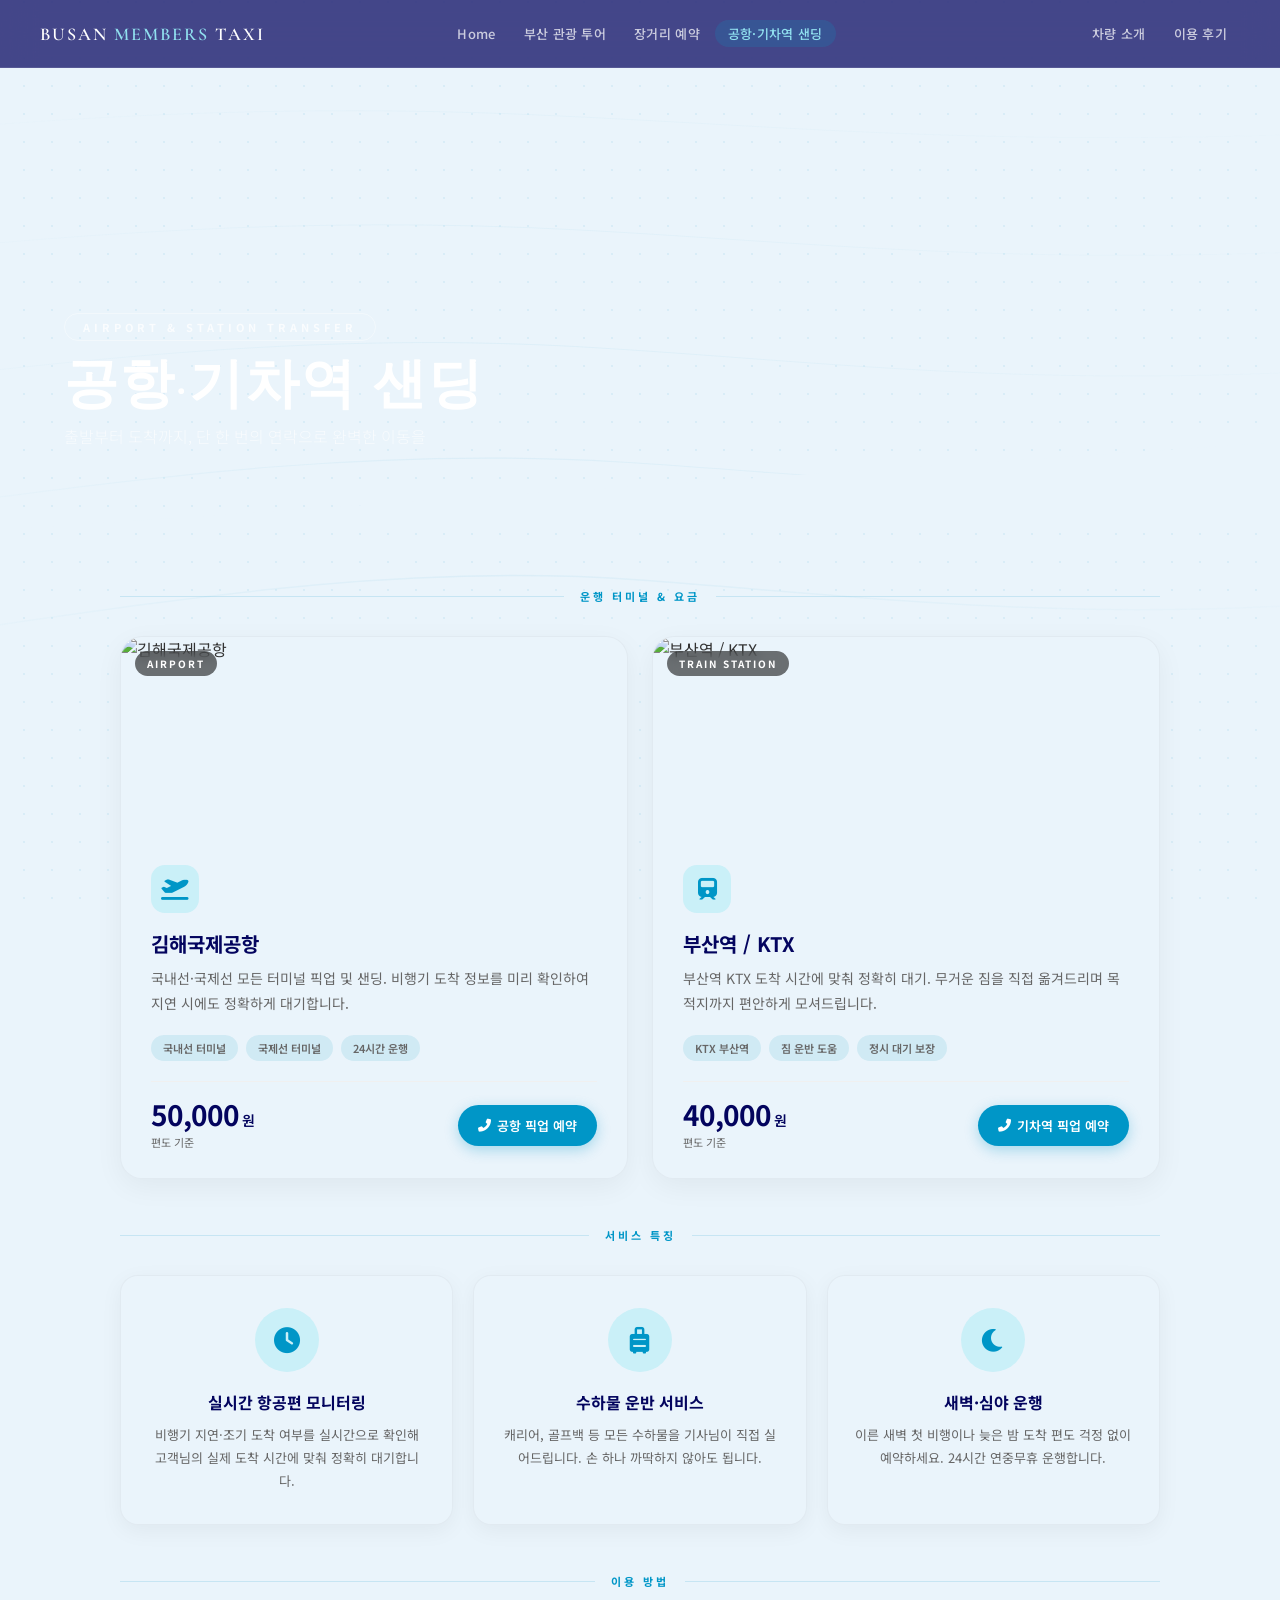
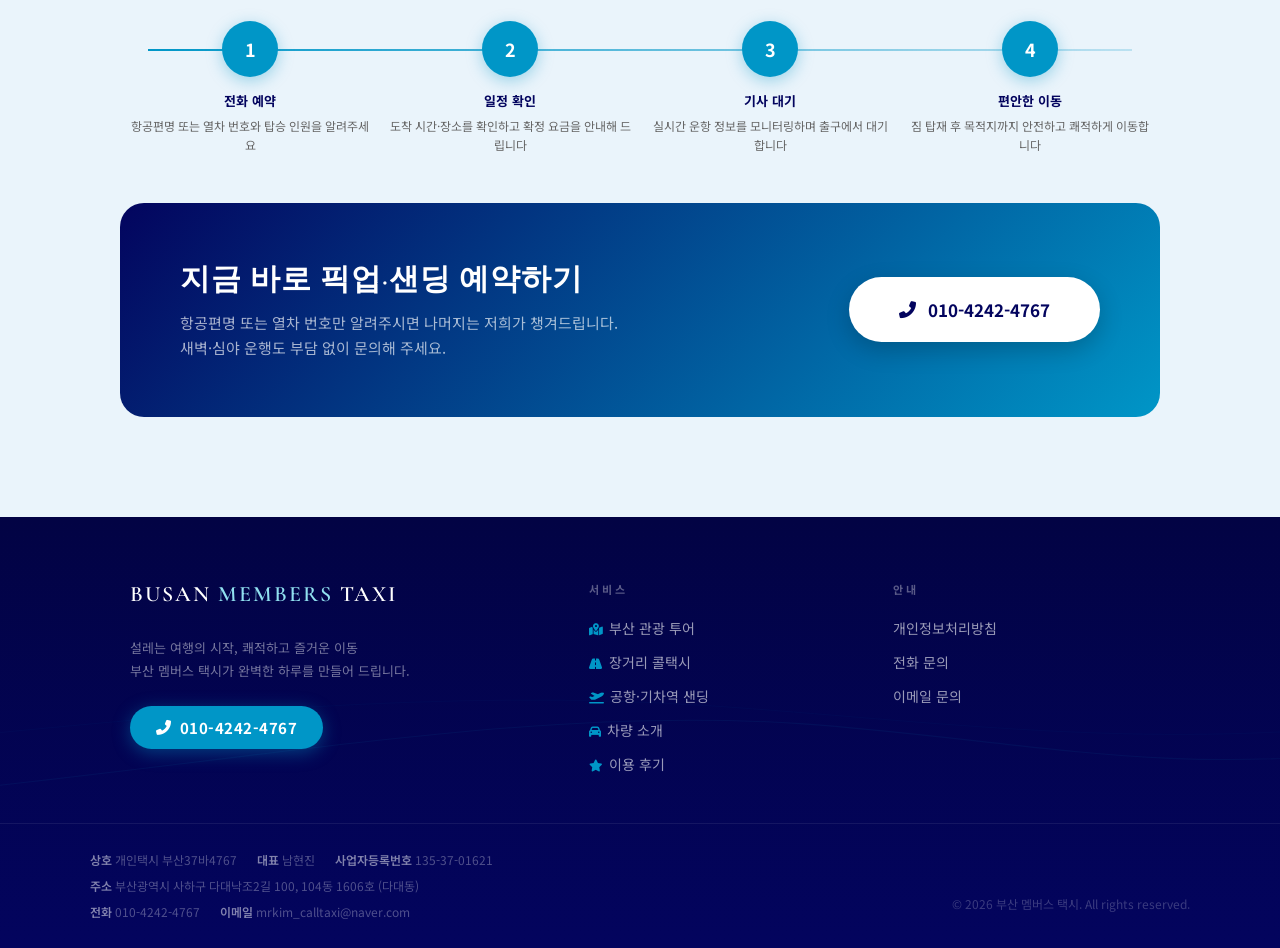
==== airport-sending.html @ 365aa6e5 "Add files via upload" ====
<!DOCTYPE html>
<html lang="ko">
<head>
    <meta charset="UTF-8">
    <meta name="viewport" content="width=device-width, initial-scale=1.0">
    <meta property="og:type" content="website">
    <meta property="og:url" content="https://busanmemberstxi.com/airport-sending.html">
    <meta property="og:title" content="공항·기차역 샌딩 | 부산 멤버스 택시">
    <meta property="og:description" content="김해국제공항 5만원, 부산역 4만원. 실시간 항공편 트래킹으로 100% 정시 픽업 보장. 도어 투 도어 프리미엄 샌딩 서비스.">
    <meta property="og:site_name" content="부산 멤버스 택시">
    <meta name="twitter:card" content="summary_large_image">
    <meta name="twitter:title" content="공항·기차역 샌딩 | 부산 멤버스 택시">
    <meta name="twitter:description" content="김해국제공항 5만원, 부산역 4만원. 실시간 항공편 트래킹으로 100% 정시 픽업 보장. 도어 투 도어 프리미엄 샌딩 서비스.">
    <meta name="description" content="부산 멤버스 택시 - 프리미엄 관광 투어, 장거리 콜택시, 공항·기차역 샌딩 서비스. 최고급 전기차로 안전하고 편안한 이동을 약속합니다.">
    <title>공항·기차역 샌딩 | 부산 멤버스 택시</title>
    <link rel="icon" href="favicon.ico" type="image/x-icon">
    <link href="https://fonts.googleapis.com/css2?family=Noto+Sans+KR:wght@300;400;500;700&family=Cormorant+Garamond:ital,wght@0,300;0,600;0,700;1,300;1,600&family=Playfair+Display:ital,wght@0,700;1,400&family=DM+Sans:wght@300;400;500&display=swap" rel="stylesheet">
    <link rel="stylesheet" href="https://cdnjs.cloudflare.com/ajax/libs/font-awesome/6.0.0/css/all.min.css">
    <style>
        :root{--primary:#03045E;--point:#0096C7;--point-light:#CAF0F8;--bg-main:#EAF4FB;--white:#ffffff;--text-dark:#333333;--text-gray:#666666}
        *,*::before,*::after{box-sizing:border-box}
        body,html{margin:0;padding:0;font-family:'Noto Sans KR',sans-serif;background-color:#EAF4FB;color:var(--text-dark);overflow-x:hidden}
        a{text-decoration:none;color:inherit}
        ul{list-style:none;margin:0;padding:0}

        /* ── 히어로 ── */
        .page-header{
            padding:0;position:relative;height:460px;overflow:hidden;
            display:flex;align-items:flex-end;
        }
        .page-header::before{content:'';position:absolute;inset:0;background:url('샌딩.png') center/cover;filter:brightness(.58);transition:transform 20s ease-out}
        .page-header:hover::before{transform:scale(1.04)}
        .page-header::after{
            content:'';position:absolute;bottom:-2px;left:0;width:100%;height:88px;background:#EAF4FB;clip-path:polygon(0 100%,100% 0,100% 100%)}
        .page-header-inner{position:relative;z-index:2;padding:0 64px 80px;width:100%}
        .eyebrow{
            display:inline-block;border:1px solid rgba(255,255,255,.4);
            color:rgba(255,255,255,.75);font-size:11px;font-weight:700;letter-spacing:4px;
            padding:5px 18px;border-radius:30px;margin-bottom:14px;
        }
        .page-header h1{
            font-family:'Cormorant Garamond',serif!important;font-size:54px;color:#fff;margin:0 0 10px;letter-spacing:2px;line-height:1.1;font-weight:600
        }
        .page-header p{font-size:16px;color:rgba(255,255,255,.65);margin:0;font-weight:300}

        /* ── 컨텐츠 ── */
        .content{max-width:1100px;margin:0 auto 100px;padding:60px 30px 0}

        /* ── 섹션 라벨 ── */
        .section-label{display:flex;align-items:center;gap:16px;margin-bottom:32px}
        .section-label .line{flex:1;height:1px;background:rgba(0,150,199,.15)}
        .section-label span{font-size:11px;font-weight:700;letter-spacing:3px;color:#0096C7;white-space:nowrap}

        /* ── 터미널 카드 ── */
        .terminal-grid{display:grid;grid-template-columns:1fr 1fr;gap:24px;margin-bottom:48px}

        .terminal-card{
            background:#EAF4FB;border-radius:22px;overflow:hidden;
            border:1px solid rgba(0,0,0,.04);
            box-shadow:0 8px 28px rgba(0,0,0,.05);
            display:flex;flex-direction:column;
            transition:transform .4s,box-shadow .4s,opacity .5s;
            opacity:0;transform:translateY(24px);
        }
        .terminal-card.visible{opacity:1;transform:translateY(0)}
        .terminal-card:hover{transform:translateY(-8px);box-shadow:0 20px 50px rgba(0,150,199,.12)}

        .terminal-img{
            height:200px;overflow:hidden;position:relative;
        }
        .terminal-img img{width:100%;height:100%;object-fit:cover;transition:transform .6s ease}
        .terminal-card:hover .terminal-img img{transform:scale(1.06)}
        .terminal-img-badge{
            position:absolute;top:14px;left:14px;
            background:rgba(0,0,0,.55);backdrop-filter:blur(6px);
            color:#fff;font-size:10px;font-weight:700;letter-spacing:2px;
            padding:5px 12px;border-radius:20px;
        }

        .terminal-body{padding:28px 30px;flex-grow:1;display:flex;flex-direction:column}
        .terminal-icon{
            width:48px;height:48px;border-radius:14px;
            background:var(--point-light);display:flex;align-items:center;justify-content:center;
            margin-bottom:16px;flex-shrink:0;
        }
        .terminal-icon i{font-size:22px;color:var(--point)}
        .terminal-body h3{font-size:20px;font-weight:700;color:var(--primary);margin:0 0 8px}
        .terminal-body p{font-size:14px;color:var(--text-gray);line-height:1.75;margin:0 0 20px;flex-grow:1}

        .terminal-tags{display:flex;gap:8px;flex-wrap:wrap;margin-bottom:20px}
        .tag{
            background:#D0EAF4;color:var(--text-gray);
            font-size:11px;font-weight:600;padding:5px 12px;border-radius:20px;
        }
        .terminal-price-row{
            display:flex;align-items:center;justify-content:space-between;gap:12px;
            border-top:1px solid #f0f0f0;padding-top:18px;
        }
        .terminal-price{display:flex;align-items:baseline;gap:2px;flex-wrap:wrap}
        .price-amount{font-size:28px;font-weight:700;color:var(--primary);letter-spacing:-1px;line-height:1}
        .price-unit{font-size:14px;font-weight:600;color:var(--primary);margin-left:1px}
        .price-label{font-size:11px;color:var(--text-gray);width:100%;margin-top:2px}
        .terminal-btn{
            display:inline-flex;align-items:center;gap:6px;
            padding:11px 20px;background:var(--point);color:#fff;
            border-radius:35px;font-size:13px;font-weight:600;
            box-shadow:0 4px 14px rgba(0,150,199,.3);transition:.3s;white-space:nowrap;
        }
        .terminal-btn:hover{background:#01579B;transform:scale(1.03)}

        /* ── 특징 그리드 ── */
        .feature-grid{display:grid;grid-template-columns:repeat(3,1fr);gap:20px;margin-bottom:48px}
        .feature-card{
            background:#EAF4FB;border-radius:18px;padding:32px 26px;text-align:center;
            box-shadow:0 6px 22px rgba(0,0,0,.05);border:1px solid rgba(0,0,0,.04);
            transition:transform .4s,box-shadow .4s,opacity .5s;
            opacity:0;transform:translateY(24px);
        }
        .feature-card.visible{opacity:1;transform:translateY(0)}
        .feature-card:hover{transform:translateY(-6px);box-shadow:0 16px 40px rgba(0,150,199,.1)}
        .feature-icon-wrap{
            width:64px;height:64px;border-radius:50%;background:var(--point-light);
            display:flex;align-items:center;justify-content:center;margin:0 auto 18px;
        }
        .feature-icon-wrap i{font-size:26px;color:var(--point)}
        .feature-card h3{font-size:16px;font-weight:700;color:var(--primary);margin:0 0 10px}
        .feature-card p{font-size:13px;color:var(--text-gray);line-height:1.75;margin:0}

        /* ── 이용 프로세스 ── */
        .process-section{margin-bottom:48px}
        .process-steps{display:flex;gap:0;position:relative}
        .process-steps::before{
            content:'';position:absolute;top:28px;left:28px;right:28px;height:2px;
            background:linear-gradient(90deg,var(--point),rgba(0,150,199,.2));
            z-index:0;
        }
        .process-step{
            flex:1;text-align:center;position:relative;z-index:1;
            opacity:0;transform:translateY(16px);
            transition:opacity .5s,transform .5s;
        }
        .process-step.visible{opacity:1;transform:translateY(0)}
        .step-num{
            width:56px;height:56px;border-radius:50%;
            background:var(--point);color:#fff;
            font-size:18px;font-weight:700;
            display:flex;align-items:center;justify-content:center;
            margin:0 auto 14px;
            box-shadow:0 4px 16px rgba(0,150,199,.35);
        }
        .step-label{font-size:13px;font-weight:700;color:var(--primary);margin-bottom:6px}
        .step-desc{font-size:12px;color:var(--text-gray);line-height:1.6;padding:0 8px}

        /* ── CTA ── */
        .cta-box{
            background:linear-gradient(135deg,#03045E,#0096C7);
            border-radius:24px;padding:56px 60px;
            display:flex;align-items:center;justify-content:space-between;gap:40px;
        }
        .cta-box h2{font-family:'Cormorant Garamond',serif!important;font-size:30px;color:#fff;margin:0 0 10px;font-weight:600;letter-spacing:1px}
        .cta-box p{font-size:15px;color:rgba(255,255,255,.65);margin:0;line-height:1.7}
        .btn-cta{
            display:inline-flex;align-items:center;gap:12px;
            padding:20px 50px;background:#fff;color:var(--primary);
            border-radius:40px;font-size:17px;font-weight:700;white-space:nowrap;
            box-shadow:0 8px 24px rgba(0,0,0,.2);transition:.3s;flex-shrink:0;
        }
        .btn-cta:hover{background:var(--point);color:#fff;transform:scale(1.04)}

        #page-transition-overlay{position:fixed;top:0;left:0;width:100%;height:100%;background:#EAF4FB;z-index:9999;opacity:0;pointer-events:none;transition:opacity .4s ease}

        @media(max-width:900px){
            .terminal-grid{grid-template-columns:1fr}
            .feature-grid{grid-template-columns:1fr}
            .process-steps{flex-direction:column;gap:20px}
            .process-steps::before{display:none}
            .cta-box{flex-direction:column;padding:40px 30px}
            .page-header h1{font-size:36px}
            .page-header-inner{padding:0 30px 60px}
        }
    
    /* ══════════════════════════════════════════
       도로·경로 토폴로지 맵 배경 패턴 (v2)
       타일링 없이 전체 화면 1장으로 커버
    ══════════════════════════════════════════ */
    body::before {
        content: '';
        position: fixed;
        inset: 0;
        z-index: 0;
        pointer-events: none;
        background-image:
            radial-gradient(circle, rgba(0,150,199,0.07) 1px, transparent 1px),
            url("data:image/svg+xml,%3Csvg xmlns='http://www.w3.org/2000/svg' viewBox='0 0 1440 900' preserveAspectRatio='xMidYMid slice'%3E%3Cdefs%3E%3ClinearGradient id='wg' x1='0' y1='0' x2='1' y2='0'%3E%3Cstop offset='0' stop-color='%230096C7' stop-opacity='0'/%3E%3Cstop offset='0.4' stop-color='%230096C7' stop-opacity='0.06'/%3E%3Cstop offset='1' stop-color='%230096C7' stop-opacity='0'/%3E%3C/linearGradient%3E%3C/defs%3E%3Cg fill='none'%3E%3Cpath stroke='url(%23wg)' stroke-width='1.5' d='M-100,650 C200,610 450,560 720,580 C990,600 1200,630 1560,590'/%3E%3Cpath stroke='url(%23wg)' stroke-width='1.2' d='M-100,520 C180,485 420,445 700,462 C960,478 1180,510 1560,475'/%3E%3Cpath stroke='url(%23wg)' stroke-width='0.9' d='M-100,390 C160,360 400,330 680,348 C940,364 1160,395 1560,360'/%3E%3Cpath stroke='url(%23wg)' stroke-width='0.7' d='M-100,260 C140,235 380,215 660,230 C920,244 1140,272 1560,242'/%3E%3Cpath stroke='url(%23wg)' stroke-width='0.5' d='M-100,140 C120,118 360,102 640,116 C900,128 1120,152 1560,126'/%3E%3C/g%3E%3C/svg%3E");
        background-size: 28px 28px, 100% 100%;
        background-repeat: repeat, no-repeat;
        background-position: center, center;
    }
    body > * { position: relative; z-index: 1; }

    </style>
</head>
<body>
    <script src="header.js"></script>
    <div id="page-transition-overlay"></div>
    <script>
        (function(){
            const o=document.getElementById('page-transition-overlay');
            o.style.opacity='1';o.style.transition='none';
            requestAnimationFrame(()=>requestAnimationFrame(()=>{o.style.transition='opacity .5s ease';o.style.opacity='0'}));
            document.addEventListener('click',e=>{
                const l=e.target.closest('a[href]');if(!l)return;
                const h=l.getAttribute('href');
                if(!h||h.startsWith('tel:')||h.startsWith('mailto:')||h.startsWith('http')||h.startsWith('#'))return;
                e.preventDefault();o.style.opacity='1';o.style.pointerEvents='all';
                setTimeout(()=>{window.location.href=h},400);
            });
        })();
    </script>

    <div class="page-header">
        <div class="page-header-inner">
            <span class="eyebrow">AIRPORT &amp; STATION TRANSFER</span>
            <h1>공항·기차역 샌딩</h1>
            <p>출발부터 도착까지, 단 한 번의 연락으로 완벽한 이동을</p>
        </div>
    </div>

    <div class="content">

        <div class="section-label">
            <div class="line"></div>
            <span>운행 터미널 &amp; 요금</span>
            <div class="line"></div>
        </div>
        <div class="terminal-grid">
            <div class="terminal-card">
                <div class="terminal-img">
                    <img src="김해국제공항.png" alt="김해국제공항">
                    <span class="terminal-img-badge">AIRPORT</span>
                </div>
                <div class="terminal-body">
                    <div class="terminal-icon"><i class="fas fa-plane-departure"></i></div>
                    <h3>김해국제공항</h3>
                    <p>국내선·국제선 모든 터미널 픽업 및 샌딩. 비행기 도착 정보를 미리 확인하여 지연 시에도 정확하게 대기합니다.</p>
                    <div class="terminal-tags">
                        <span class="tag">국내선 터미널</span>
                        <span class="tag">국제선 터미널</span>
                        <span class="tag">24시간 운행</span>
                    </div>
                    <div class="terminal-price-row">
                        <div class="terminal-price">
                            <span class="price-amount">50,000</span><span class="price-unit">원</span>
                            <span class="price-label">편도 기준</span>
                        </div>
                        <a href="tel:010-4242-4767" class="terminal-btn"><i class="fas fa-phone-alt"></i> 공항 픽업 예약</a>
                    </div>
                </div>
            </div>

            <div class="terminal-card">
                <div class="terminal-img">
                    <img src="부산역.png" alt="부산역 / KTX">
                    <span class="terminal-img-badge">TRAIN STATION</span>
                </div>
                <div class="terminal-body">
                    <div class="terminal-icon"><i class="fas fa-train"></i></div>
                    <h3>부산역 / KTX</h3>
                    <p>부산역 KTX 도착 시간에 맞춰 정확히 대기. 무거운 짐을 직접 옮겨드리며 목적지까지 편안하게 모셔드립니다.</p>
                    <div class="terminal-tags">
                        <span class="tag">KTX 부산역</span>
                        <span class="tag">짐 운반 도움</span>
                        <span class="tag">정시 대기 보장</span>
                    </div>
                    <div class="terminal-price-row">
                        <div class="terminal-price">
                            <span class="price-amount">40,000</span><span class="price-unit">원</span>
                            <span class="price-label">편도 기준</span>
                        </div>
                        <a href="tel:010-4242-4767" class="terminal-btn"><i class="fas fa-phone-alt"></i> 기차역 픽업 예약</a>
                    </div>
                </div>
            </div>
        </div>

        <div class="section-label">
            <div class="line"></div>
            <span>서비스 특징</span>
            <div class="line"></div>
        </div>
        <div class="feature-grid">
            <div class="feature-card">
                <div class="feature-icon-wrap"><i class="fas fa-clock"></i></div>
                <h3>실시간 항공편 모니터링</h3>
                <p>비행기 지연·조기 도착 여부를 실시간으로 확인해 고객님의 실제 도착 시간에 맞춰 정확히 대기합니다.</p>
            </div>
            <div class="feature-card">
                <div class="feature-icon-wrap"><i class="fas fa-suitcase-rolling"></i></div>
                <h3>수하물 운반 서비스</h3>
                <p>캐리어, 골프백 등 모든 수하물을 기사님이 직접 실어드립니다. 손 하나 까딱하지 않아도 됩니다.</p>
            </div>
            <div class="feature-card">
                <div class="feature-icon-wrap"><i class="fas fa-moon"></i></div>
                <h3>새벽·심야 운행</h3>
                <p>이른 새벽 첫 비행이나 늦은 밤 도착 편도 걱정 없이 예약하세요. 24시간 연중무휴 운행합니다.</p>
            </div>
        </div>

        <div class="process-section">
            <div class="section-label">
                <div class="line"></div>
                <span>이용 방법</span>
                <div class="line"></div>
            </div>
            <div class="process-steps">
                <div class="process-step">
                    <div class="step-num">1</div>
                    <div class="step-label">전화 예약</div>
                    <div class="step-desc">항공편명 또는 열차 번호와 탑승 인원을 알려주세요</div>
                </div>
                <div class="process-step">
                    <div class="step-num">2</div>
                    <div class="step-label">일정 확인</div>
                    <div class="step-desc">도착 시간·장소를 확인하고 확정 요금을 안내해 드립니다</div>
                </div>
                <div class="process-step">
                    <div class="step-num">3</div>
                    <div class="step-label">기사 대기</div>
                    <div class="step-desc">실시간 운항 정보를 모니터링하며 출구에서 대기합니다</div>
                </div>
                <div class="process-step">
                    <div class="step-num">4</div>
                    <div class="step-label">편안한 이동</div>
                    <div class="step-desc">짐 탑재 후 목적지까지 안전하고 쾌적하게 이동합니다</div>
                </div>
            </div>
        </div>

        <div class="cta-box">
            <div>
                <h2>지금 바로 픽업·샌딩 예약하기</h2>
                <p>항공편명 또는 열차 번호만 알려주시면 나머지는 저희가 챙겨드립니다.<br>새벽·심야 운행도 부담 없이 문의해 주세요.</p>
            </div>
            <a href="tel:010-4242-4767" class="btn-cta"><i class="fas fa-phone-alt"></i> 010-4242-4767</a>
        </div>

    </div>

    <script>
        // 스크롤 애니메이션
        const animEls=document.querySelectorAll('.terminal-card,.feature-card,.process-step');
        const io=new IntersectionObserver(entries=>{
            entries.forEach((en,i)=>{
                if(en.isIntersecting){
                    setTimeout(()=>en.target.classList.add('visible'),i*100);
                    io.unobserve(en.target);
                }
            });
        },{threshold:.1});
        animEls.forEach(el=>io.observe(el));
    </script>
    <script src="footer.js"></script>
</body>
</html>
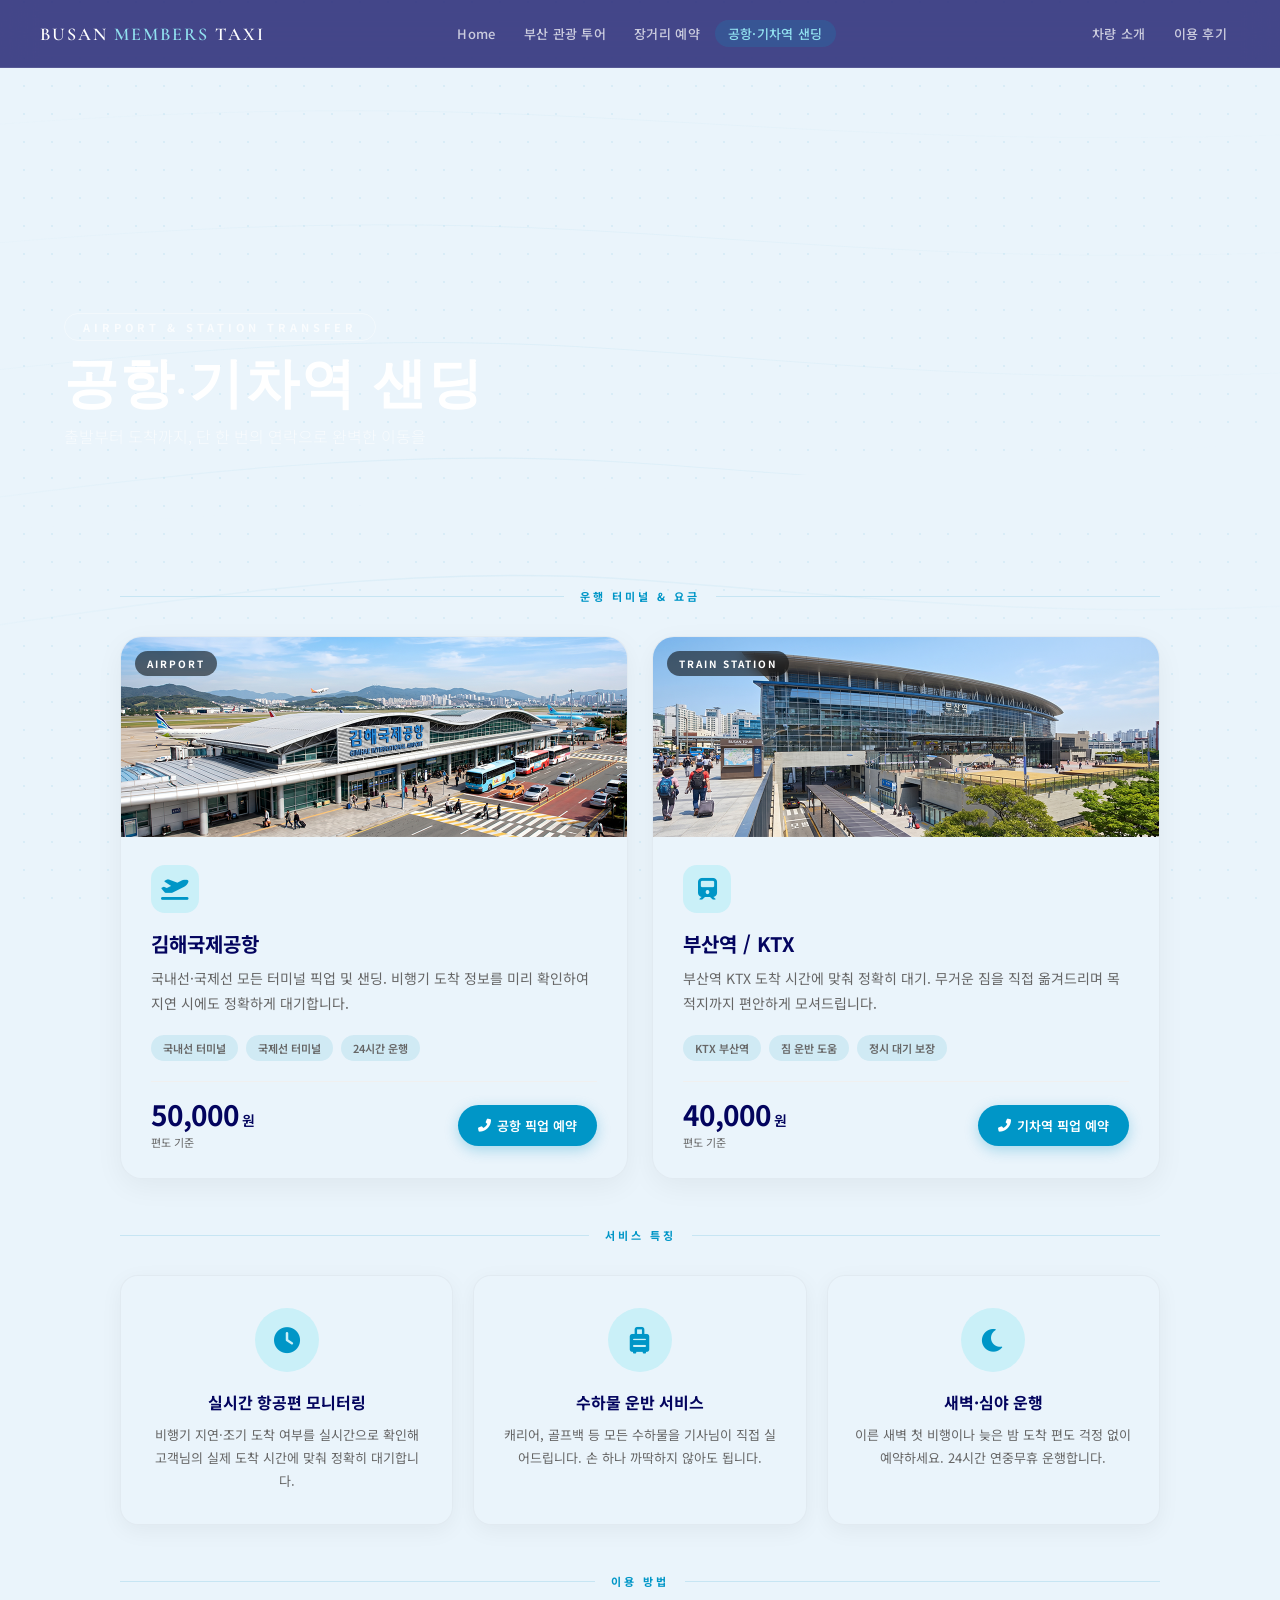
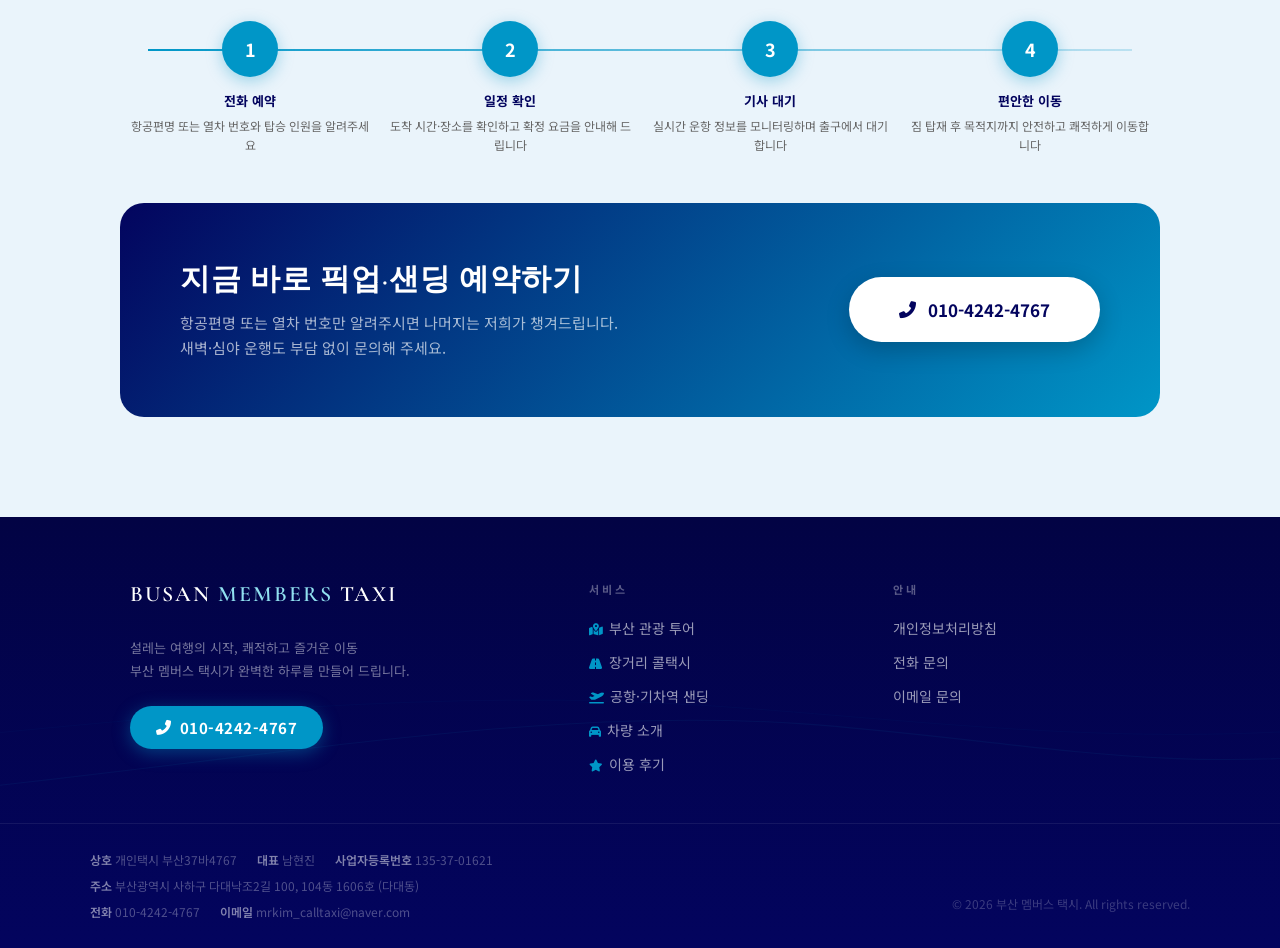
==== commit d14bc90c: "Update airport-sending.html" ====
--- a/airport-sending.html
+++ b/airport-sending.html
@@ -172,11 +172,20 @@
         @media(max-width:900px){
             .terminal-grid{grid-template-columns:1fr}
             .feature-grid{grid-template-columns:1fr}
-            .process-steps{flex-direction:column;gap:20px}
+            .process-steps{flex-direction:column;gap:16px;align-items:center}
             .process-steps::before{display:none}
-            .cta-box{flex-direction:column;padding:40px 30px}
+            .process-step{width:100%;max-width:340px;text-align:center}
+            .cta-box{flex-direction:column;padding:36px 24px;text-align:center}
+            .btn-cta{width:100%;justify-content:center;padding:16px 24px;font-size:15px}
             .page-header h1{font-size:36px}
-            .page-header-inner{padding:0 30px 60px}
+            .page-header-inner{padding:0 24px 60px}
+        }
+        @media(max-width:600px){
+            .page-header{height:320px}
+            .page-header h1{font-size:28px}
+            .terminal-body{padding:20px}
+            .terminal-price-row{flex-direction:column;align-items:flex-start;gap:10px}
+            .terminal-btn{width:100%;justify-content:center}
         }
     
     /* ══════════════════════════════════════════
@@ -361,4 +370,4 @@
     </script>
     <script src="footer.js"></script>
 </body>
-</html>+</html>
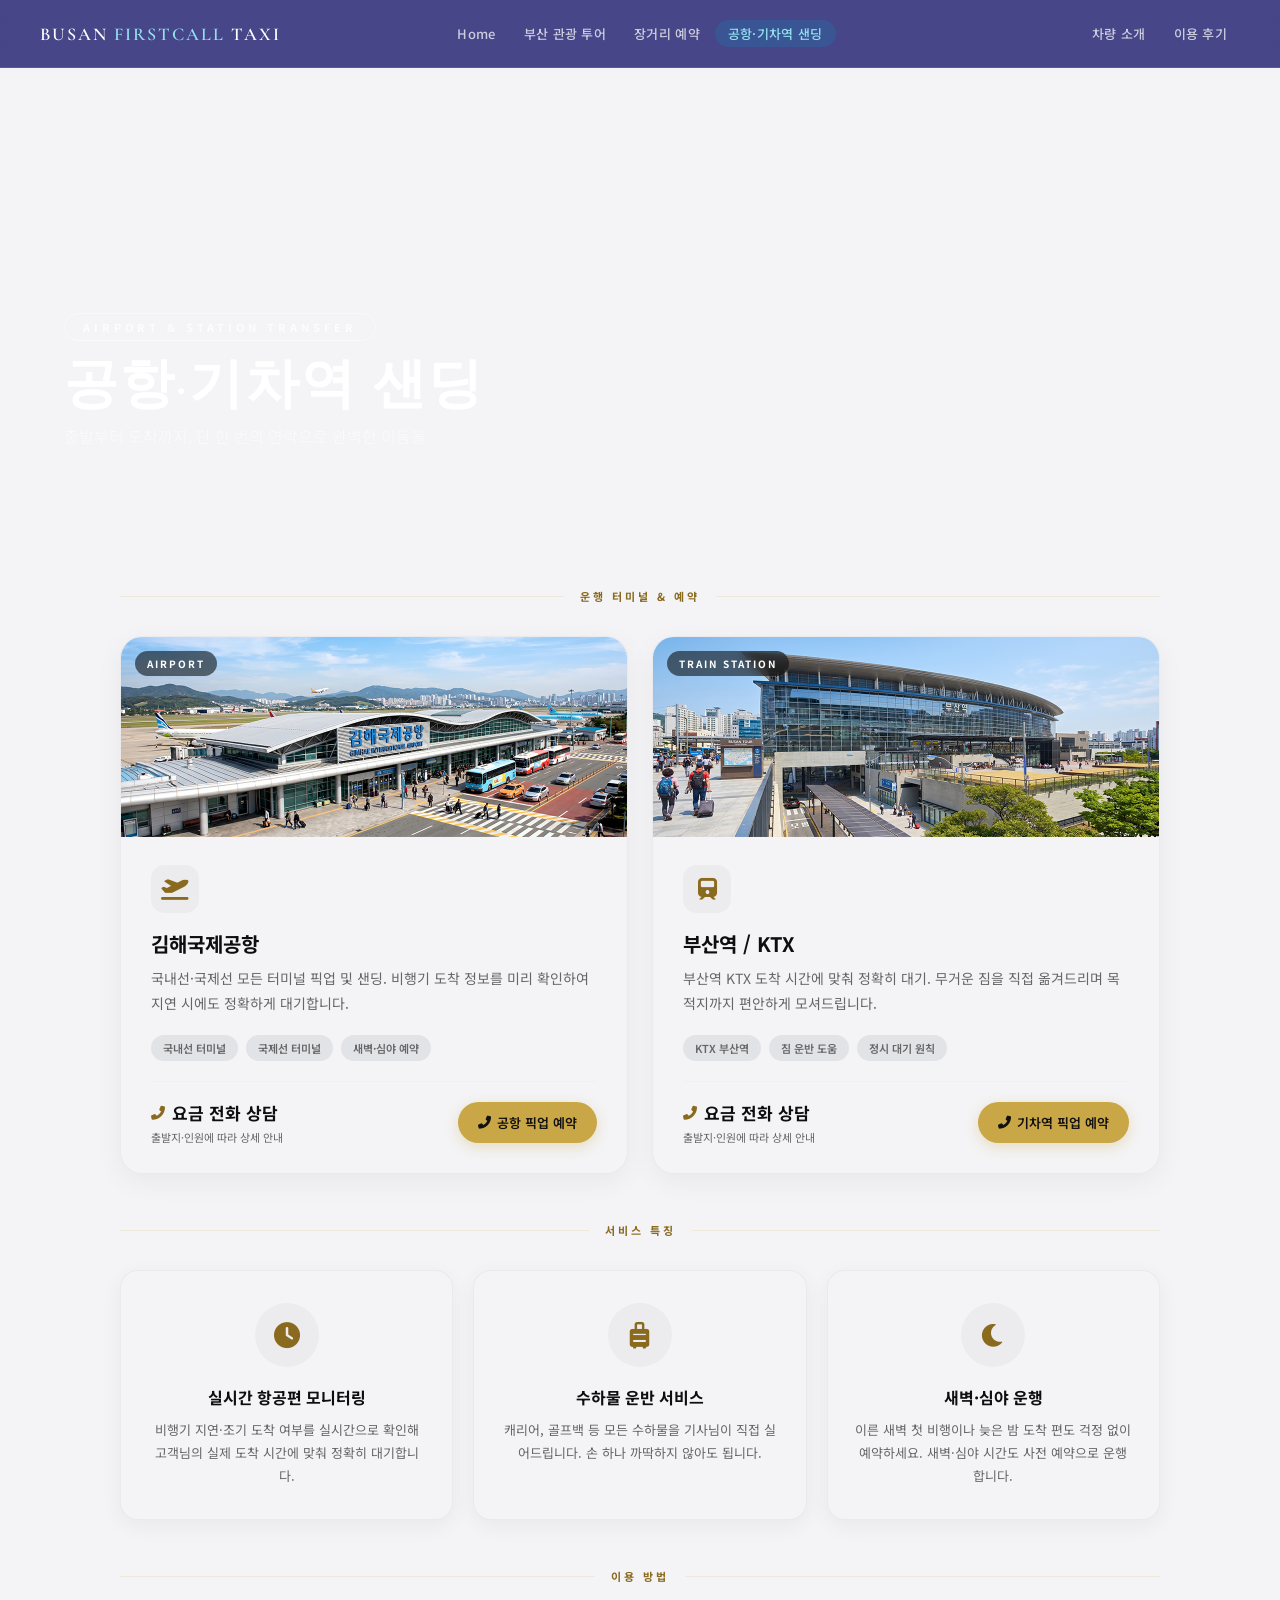
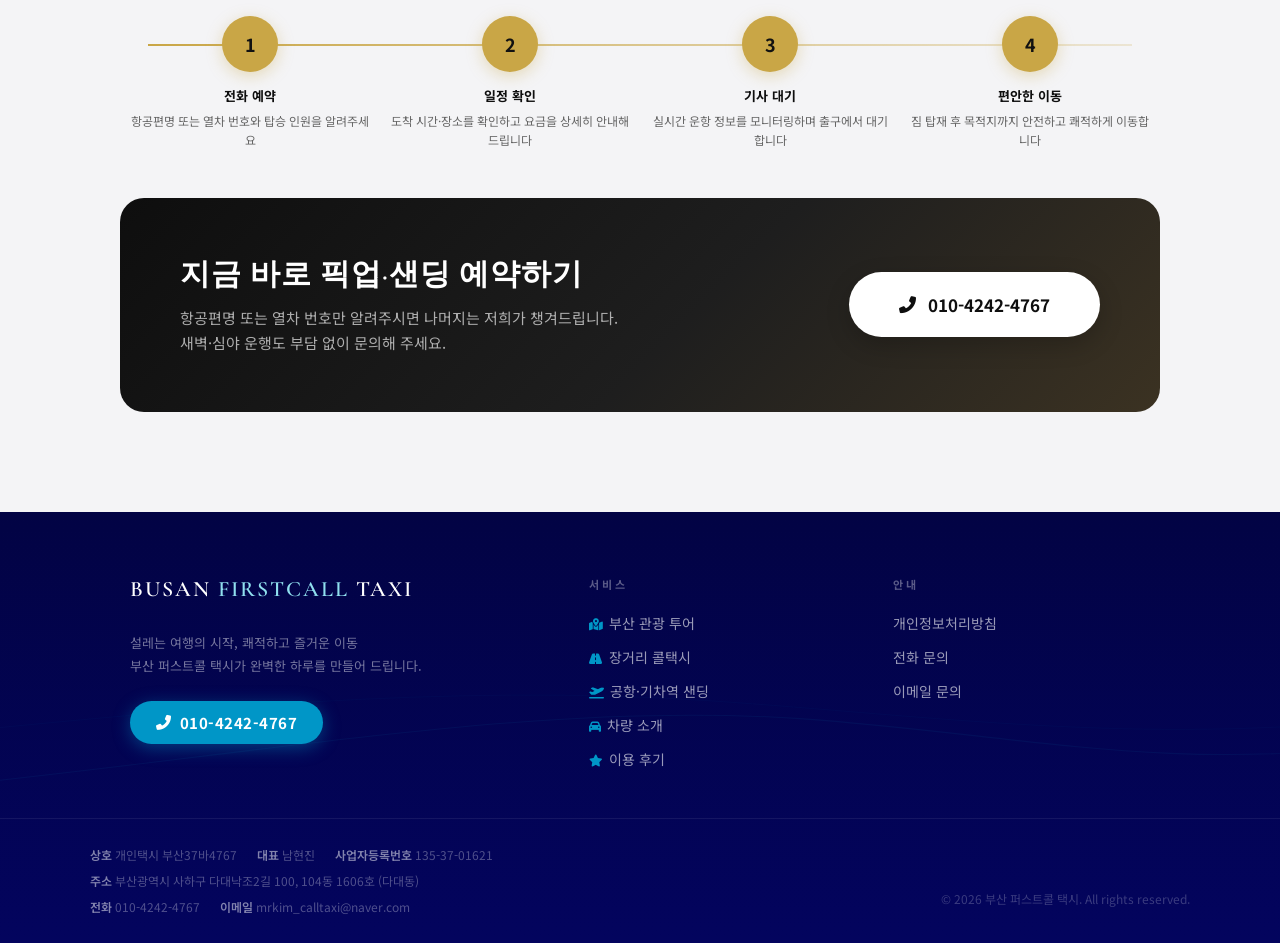
==== commit c5ad42a0: "Update airport-sending.html" ====
--- a/airport-sending.html
+++ b/airport-sending.html
@@ -2,24 +2,27 @@
 <html lang="ko">
 <head>
     <meta charset="UTF-8">
+    <meta name="theme-color" content="#0E0E0E">
     <meta name="viewport" content="width=device-width, initial-scale=1.0">
     <meta property="og:type" content="website">
-    <meta property="og:url" content="https://busanmemberstxi.com/airport-sending.html">
-    <meta property="og:title" content="공항·기차역 샌딩 | 부산 멤버스 택시">
-    <meta property="og:description" content="김해국제공항 5만원, 부산역 4만원. 실시간 항공편 트래킹으로 100% 정시 픽업 보장. 도어 투 도어 프리미엄 샌딩 서비스.">
-    <meta property="og:site_name" content="부산 멤버스 택시">
+    <meta property="og:url" content="https://busanfirstcall.com/airport-sending.html">
+    <meta property="og:title" content="공항·기차역 샌딩 | 부산 장거리 전문 퍼스트 콜택시">
+    <meta property="og:description" content="김해국제공항·부산역 KTX 픽업과 샌딩. 항공편·열차 일정에 맞춘 배차, 수하물 적재 지원, 새벽·심야 운행.">
+    <meta property="og:image" content="https://busanfirstcall.com/og-image.jpg">
+    <meta property="og:site_name" content="부산 장거리 전문 퍼스트 콜택시">
     <meta name="twitter:card" content="summary_large_image">
-    <meta name="twitter:title" content="공항·기차역 샌딩 | 부산 멤버스 택시">
-    <meta name="twitter:description" content="김해국제공항 5만원, 부산역 4만원. 실시간 항공편 트래킹으로 100% 정시 픽업 보장. 도어 투 도어 프리미엄 샌딩 서비스.">
-    <meta name="description" content="부산 멤버스 택시 - 프리미엄 관광 투어, 장거리 콜택시, 공항·기차역 샌딩 서비스. 최고급 전기차로 안전하고 편안한 이동을 약속합니다.">
-    <title>공항·기차역 샌딩 | 부산 멤버스 택시</title>
+    <meta name="twitter:title" content="공항·기차역 샌딩 | 부산 장거리 전문 퍼스트 콜택시">
+    <meta name="twitter:description" content="김해국제공항·부산역 KTX 픽업과 샌딩. 항공편·열차 일정에 맞춘 배차, 수하물 적재 지원, 새벽·심야 운행.">
+    <meta name="description" content="김해국제공항·부산역 KTX 픽업과 샌딩. 항공편·열차 일정에 맞춘 배차, 수하물 적재 지원, 새벽·심야 운행.">
+    <title>공항·기차역 샌딩 | 부산 장거리 전문 퍼스트 콜택시</title>
+    <link rel="canonical" href="https://busanfirstcall.com/airport-sending.html">
     <link rel="icon" href="favicon.ico" type="image/x-icon">
-    <link href="https://fonts.googleapis.com/css2?family=Noto+Sans+KR:wght@300;400;500;700&family=Cormorant+Garamond:ital,wght@0,300;0,600;0,700;1,300;1,600&family=Playfair+Display:ital,wght@0,700;1,400&family=DM+Sans:wght@300;400;500&display=swap" rel="stylesheet">
+    <link href="https://fonts.googleapis.com/css2?family=Noto+Sans+KR:wght@300;400;500;700&family=Cormorant+Garamond:ital,wght@0,300;0,600;0,700;1,300;1,600&display=swap" rel="stylesheet">
     <link rel="stylesheet" href="https://cdnjs.cloudflare.com/ajax/libs/font-awesome/6.0.0/css/all.min.css">
     <style>
-        :root{--primary:#03045E;--point:#0096C7;--point-light:#CAF0F8;--bg-main:#EAF4FB;--white:#ffffff;--text-dark:#333333;--text-gray:#666666}
+        :root{--primary:#0E0E0E;--point:#8A6A1F;--point-bg:#C9A646;--point-light:#ECECEF;--bg-main:#F4F4F6;--white:#ffffff;--text-dark:#333333;--text-gray:#666666}
         *,*::before,*::after{box-sizing:border-box}
-        body,html{margin:0;padding:0;font-family:'Noto Sans KR',sans-serif;background-color:#EAF4FB;color:var(--text-dark);overflow-x:hidden}
+        body,html{margin:0;padding:0;font-family:'Noto Sans KR',sans-serif;background-color:#F4F4F6;color:var(--text-dark);overflow-x:hidden}
         a{text-decoration:none;color:inherit}
         ul{list-style:none;margin:0;padding:0}
 
@@ -31,7 +34,7 @@
         .page-header::before{content:'';position:absolute;inset:0;background:url('샌딩.png') center/cover;filter:brightness(.58);transition:transform 20s ease-out}
         .page-header:hover::before{transform:scale(1.04)}
         .page-header::after{
-            content:'';position:absolute;bottom:-2px;left:0;width:100%;height:88px;background:#EAF4FB;clip-path:polygon(0 100%,100% 0,100% 100%)}
+            content:'';position:absolute;bottom:-2px;left:0;width:100%;height:88px;background:#F4F4F6;clip-path:polygon(0 100%,100% 0,100% 100%)}
         .page-header-inner{position:relative;z-index:2;padding:0 64px 80px;width:100%}
         .eyebrow{
             display:inline-block;border:1px solid rgba(255,255,255,.4);
@@ -48,14 +51,14 @@
 
         /* ── 섹션 라벨 ── */
         .section-label{display:flex;align-items:center;gap:16px;margin-bottom:32px}
-        .section-label .line{flex:1;height:1px;background:rgba(0,150,199,.15)}
-        .section-label span{font-size:11px;font-weight:700;letter-spacing:3px;color:#0096C7;white-space:nowrap}
+        .section-label .line{flex:1;height:1px;background:rgba(201,166,70,.15)}
+        .section-label span{font-size:11px;font-weight:700;letter-spacing:3px;color:#8A6A1F;white-space:nowrap}
 
         /* ── 터미널 카드 ── */
         .terminal-grid{display:grid;grid-template-columns:1fr 1fr;gap:24px;margin-bottom:48px}
 
         .terminal-card{
-            background:#EAF4FB;border-radius:22px;overflow:hidden;
+            background:#F4F4F6;border-radius:22px;overflow:hidden;
             border:1px solid rgba(0,0,0,.04);
             box-shadow:0 8px 28px rgba(0,0,0,.05);
             display:flex;flex-direction:column;
@@ -63,7 +66,7 @@
             opacity:0;transform:translateY(24px);
         }
         .terminal-card.visible{opacity:1;transform:translateY(0)}
-        .terminal-card:hover{transform:translateY(-8px);box-shadow:0 20px 50px rgba(0,150,199,.12)}
+        .terminal-card:hover{transform:translateY(-8px);box-shadow:0 20px 50px rgba(201,166,70,.12)}
 
         .terminal-img{
             height:200px;overflow:hidden;position:relative;
@@ -89,7 +92,7 @@
 
         .terminal-tags{display:flex;gap:8px;flex-wrap:wrap;margin-bottom:20px}
         .tag{
-            background:#D0EAF4;color:var(--text-gray);
+            background:#E2E3E7;color:var(--text-gray);
             font-size:11px;font-weight:600;padding:5px 12px;border-radius:20px;
         }
         .terminal-price-row{
@@ -99,25 +102,27 @@
         .terminal-price{display:flex;align-items:baseline;gap:2px;flex-wrap:wrap}
         .price-amount{font-size:28px;font-weight:700;color:var(--primary);letter-spacing:-1px;line-height:1}
         .price-unit{font-size:14px;font-weight:600;color:var(--primary);margin-left:1px}
+        .price-ask{font-size:17px;font-weight:700;color:var(--primary);display:inline-flex;align-items:center;gap:7px}
+        .price-ask i{color:var(--point);font-size:14px}
         .price-label{font-size:11px;color:var(--text-gray);width:100%;margin-top:2px}
         .terminal-btn{
             display:inline-flex;align-items:center;gap:6px;
-            padding:11px 20px;background:var(--point);color:#fff;
+            padding:11px 20px;background:var(--point-bg);color:#111111;
             border-radius:35px;font-size:13px;font-weight:600;
-            box-shadow:0 4px 14px rgba(0,150,199,.3);transition:.3s;white-space:nowrap;
-        }
-        .terminal-btn:hover{background:#01579B;transform:scale(1.03)}
+            box-shadow:0 4px 14px rgba(201,166,70,.3);transition:.3s;white-space:nowrap;
+        }
+        .terminal-btn:hover{background:#B08D35;transform:scale(1.03)}
 
         /* ── 특징 그리드 ── */
         .feature-grid{display:grid;grid-template-columns:repeat(3,1fr);gap:20px;margin-bottom:48px}
         .feature-card{
-            background:#EAF4FB;border-radius:18px;padding:32px 26px;text-align:center;
+            background:#F4F4F6;border-radius:18px;padding:32px 26px;text-align:center;
             box-shadow:0 6px 22px rgba(0,0,0,.05);border:1px solid rgba(0,0,0,.04);
             transition:transform .4s,box-shadow .4s,opacity .5s;
             opacity:0;transform:translateY(24px);
         }
         .feature-card.visible{opacity:1;transform:translateY(0)}
-        .feature-card:hover{transform:translateY(-6px);box-shadow:0 16px 40px rgba(0,150,199,.1)}
+        .feature-card:hover{transform:translateY(-6px);box-shadow:0 16px 40px rgba(201,166,70,.1)}
         .feature-icon-wrap{
             width:64px;height:64px;border-radius:50%;background:var(--point-light);
             display:flex;align-items:center;justify-content:center;margin:0 auto 18px;
@@ -131,7 +136,7 @@
         .process-steps{display:flex;gap:0;position:relative}
         .process-steps::before{
             content:'';position:absolute;top:28px;left:28px;right:28px;height:2px;
-            background:linear-gradient(90deg,var(--point),rgba(0,150,199,.2));
+            background:linear-gradient(90deg,var(--point-bg),rgba(201,166,70,.2));
             z-index:0;
         }
         .process-step{
@@ -142,18 +147,18 @@
         .process-step.visible{opacity:1;transform:translateY(0)}
         .step-num{
             width:56px;height:56px;border-radius:50%;
-            background:var(--point);color:#fff;
+            background:var(--point-bg);color:#111111;
             font-size:18px;font-weight:700;
             display:flex;align-items:center;justify-content:center;
             margin:0 auto 14px;
-            box-shadow:0 4px 16px rgba(0,150,199,.35);
+            box-shadow:0 4px 16px rgba(201,166,70,.35);
         }
         .step-label{font-size:13px;font-weight:700;color:var(--primary);margin-bottom:6px}
         .step-desc{font-size:12px;color:var(--text-gray);line-height:1.6;padding:0 8px}
 
         /* ── CTA ── */
         .cta-box{
-            background:linear-gradient(135deg,#03045E,#0096C7);
+            background:linear-gradient(135deg,#0E0E0E 0%,#1E1E1E 55%,#3B3222 100%);
             border-radius:24px;padding:56px 60px;
             display:flex;align-items:center;justify-content:space-between;gap:40px;
         }
@@ -165,9 +170,9 @@
             border-radius:40px;font-size:17px;font-weight:700;white-space:nowrap;
             box-shadow:0 8px 24px rgba(0,0,0,.2);transition:.3s;flex-shrink:0;
         }
-        .btn-cta:hover{background:var(--point);color:#fff;transform:scale(1.04)}
-
-        #page-transition-overlay{position:fixed;top:0;left:0;width:100%;height:100%;background:#EAF4FB;z-index:9999;opacity:0;pointer-events:none;transition:opacity .4s ease}
+        .btn-cta:hover{background:var(--point-bg);color:#111111;transform:scale(1.04)}
+
+        #page-transition-overlay{position:fixed;top:0;left:0;width:100%;height:100%;background:#F4F4F6;z-index:9999;opacity:0;pointer-events:none;transition:opacity .4s ease}
 
         @media(max-width:900px){
             .terminal-grid{grid-template-columns:1fr}
@@ -187,45 +192,12 @@
             .terminal-price-row{flex-direction:column;align-items:flex-start;gap:10px}
             .terminal-btn{width:100%;justify-content:center}
         }
-    
-    /* ══════════════════════════════════════════
-       도로·경로 토폴로지 맵 배경 패턴 (v2)
-       타일링 없이 전체 화면 1장으로 커버
-    ══════════════════════════════════════════ */
-    body::before {
-        content: '';
-        position: fixed;
-        inset: 0;
-        z-index: 0;
-        pointer-events: none;
-        background-image:
-            radial-gradient(circle, rgba(0,150,199,0.07) 1px, transparent 1px),
-            url("data:image/svg+xml,%3Csvg xmlns='http://www.w3.org/2000/svg' viewBox='0 0 1440 900' preserveAspectRatio='xMidYMid slice'%3E%3Cdefs%3E%3ClinearGradient id='wg' x1='0' y1='0' x2='1' y2='0'%3E%3Cstop offset='0' stop-color='%230096C7' stop-opacity='0'/%3E%3Cstop offset='0.4' stop-color='%230096C7' stop-opacity='0.06'/%3E%3Cstop offset='1' stop-color='%230096C7' stop-opacity='0'/%3E%3C/linearGradient%3E%3C/defs%3E%3Cg fill='none'%3E%3Cpath stroke='url(%23wg)' stroke-width='1.5' d='M-100,650 C200,610 450,560 720,580 C990,600 1200,630 1560,590'/%3E%3Cpath stroke='url(%23wg)' stroke-width='1.2' d='M-100,520 C180,485 420,445 700,462 C960,478 1180,510 1560,475'/%3E%3Cpath stroke='url(%23wg)' stroke-width='0.9' d='M-100,390 C160,360 400,330 680,348 C940,364 1160,395 1560,360'/%3E%3Cpath stroke='url(%23wg)' stroke-width='0.7' d='M-100,260 C140,235 380,215 660,230 C920,244 1140,272 1560,242'/%3E%3Cpath stroke='url(%23wg)' stroke-width='0.5' d='M-100,140 C120,118 360,102 640,116 C900,128 1120,152 1560,126'/%3E%3C/g%3E%3C/svg%3E");
-        background-size: 28px 28px, 100% 100%;
-        background-repeat: repeat, no-repeat;
-        background-position: center, center;
-    }
-    body > * { position: relative; z-index: 1; }
-
     </style>
+    <link rel="stylesheet" href="common.css">
 </head>
 <body>
     <script src="header.js"></script>
     <div id="page-transition-overlay"></div>
-    <script>
-        (function(){
-            const o=document.getElementById('page-transition-overlay');
-            o.style.opacity='1';o.style.transition='none';
-            requestAnimationFrame(()=>requestAnimationFrame(()=>{o.style.transition='opacity .5s ease';o.style.opacity='0'}));
-            document.addEventListener('click',e=>{
-                const l=e.target.closest('a[href]');if(!l)return;
-                const h=l.getAttribute('href');
-                if(!h||h.startsWith('tel:')||h.startsWith('mailto:')||h.startsWith('http')||h.startsWith('#'))return;
-                e.preventDefault();o.style.opacity='1';o.style.pointerEvents='all';
-                setTimeout(()=>{window.location.href=h},400);
-            });
-        })();
-    </script>
 
     <div class="page-header">
         <div class="page-header-inner">
@@ -239,7 +211,7 @@
 
         <div class="section-label">
             <div class="line"></div>
-            <span>운행 터미널 &amp; 요금</span>
+            <span>운행 터미널 &amp; 예약</span>
             <div class="line"></div>
         </div>
         <div class="terminal-grid">
@@ -255,12 +227,12 @@
                     <div class="terminal-tags">
                         <span class="tag">국내선 터미널</span>
                         <span class="tag">국제선 터미널</span>
-                        <span class="tag">24시간 운행</span>
+                        <span class="tag">새벽·심야 예약</span>
                     </div>
                     <div class="terminal-price-row">
                         <div class="terminal-price">
-                            <span class="price-amount">50,000</span><span class="price-unit">원</span>
-                            <span class="price-label">편도 기준</span>
+                            <span class="price-ask"><i class="fas fa-phone-alt"></i> 요금 전화 상담</span>
+                            <span class="price-label">출발지·인원에 따라 상세 안내</span>
                         </div>
                         <a href="tel:010-4242-4767" class="terminal-btn"><i class="fas fa-phone-alt"></i> 공항 픽업 예약</a>
                     </div>
@@ -279,12 +251,12 @@
                     <div class="terminal-tags">
                         <span class="tag">KTX 부산역</span>
                         <span class="tag">짐 운반 도움</span>
-                        <span class="tag">정시 대기 보장</span>
+                        <span class="tag">정시 대기 원칙</span>
                     </div>
                     <div class="terminal-price-row">
                         <div class="terminal-price">
-                            <span class="price-amount">40,000</span><span class="price-unit">원</span>
-                            <span class="price-label">편도 기준</span>
+                            <span class="price-ask"><i class="fas fa-phone-alt"></i> 요금 전화 상담</span>
+                            <span class="price-label">출발지·인원에 따라 상세 안내</span>
                         </div>
                         <a href="tel:010-4242-4767" class="terminal-btn"><i class="fas fa-phone-alt"></i> 기차역 픽업 예약</a>
                     </div>
@@ -311,7 +283,7 @@
             <div class="feature-card">
                 <div class="feature-icon-wrap"><i class="fas fa-moon"></i></div>
                 <h3>새벽·심야 운행</h3>
-                <p>이른 새벽 첫 비행이나 늦은 밤 도착 편도 걱정 없이 예약하세요. 24시간 연중무휴 운행합니다.</p>
+                <p>이른 새벽 첫 비행이나 늦은 밤 도착 편도 걱정 없이 예약하세요. 새벽·심야 시간도 사전 예약으로 운행합니다.</p>
             </div>
         </div>
 
@@ -330,7 +302,7 @@
                 <div class="process-step">
                     <div class="step-num">2</div>
                     <div class="step-label">일정 확인</div>
-                    <div class="step-desc">도착 시간·장소를 확인하고 확정 요금을 안내해 드립니다</div>
+                    <div class="step-desc">도착 시간·장소를 확인하고 요금을 상세히 안내해 드립니다</div>
                 </div>
                 <div class="process-step">
                     <div class="step-num">3</div>
@@ -368,6 +340,7 @@
         },{threshold:.1});
         animEls.forEach(el=>io.observe(el));
     </script>
+    <script src="common.js"></script>
     <script src="footer.js"></script>
 </body>
 </html>
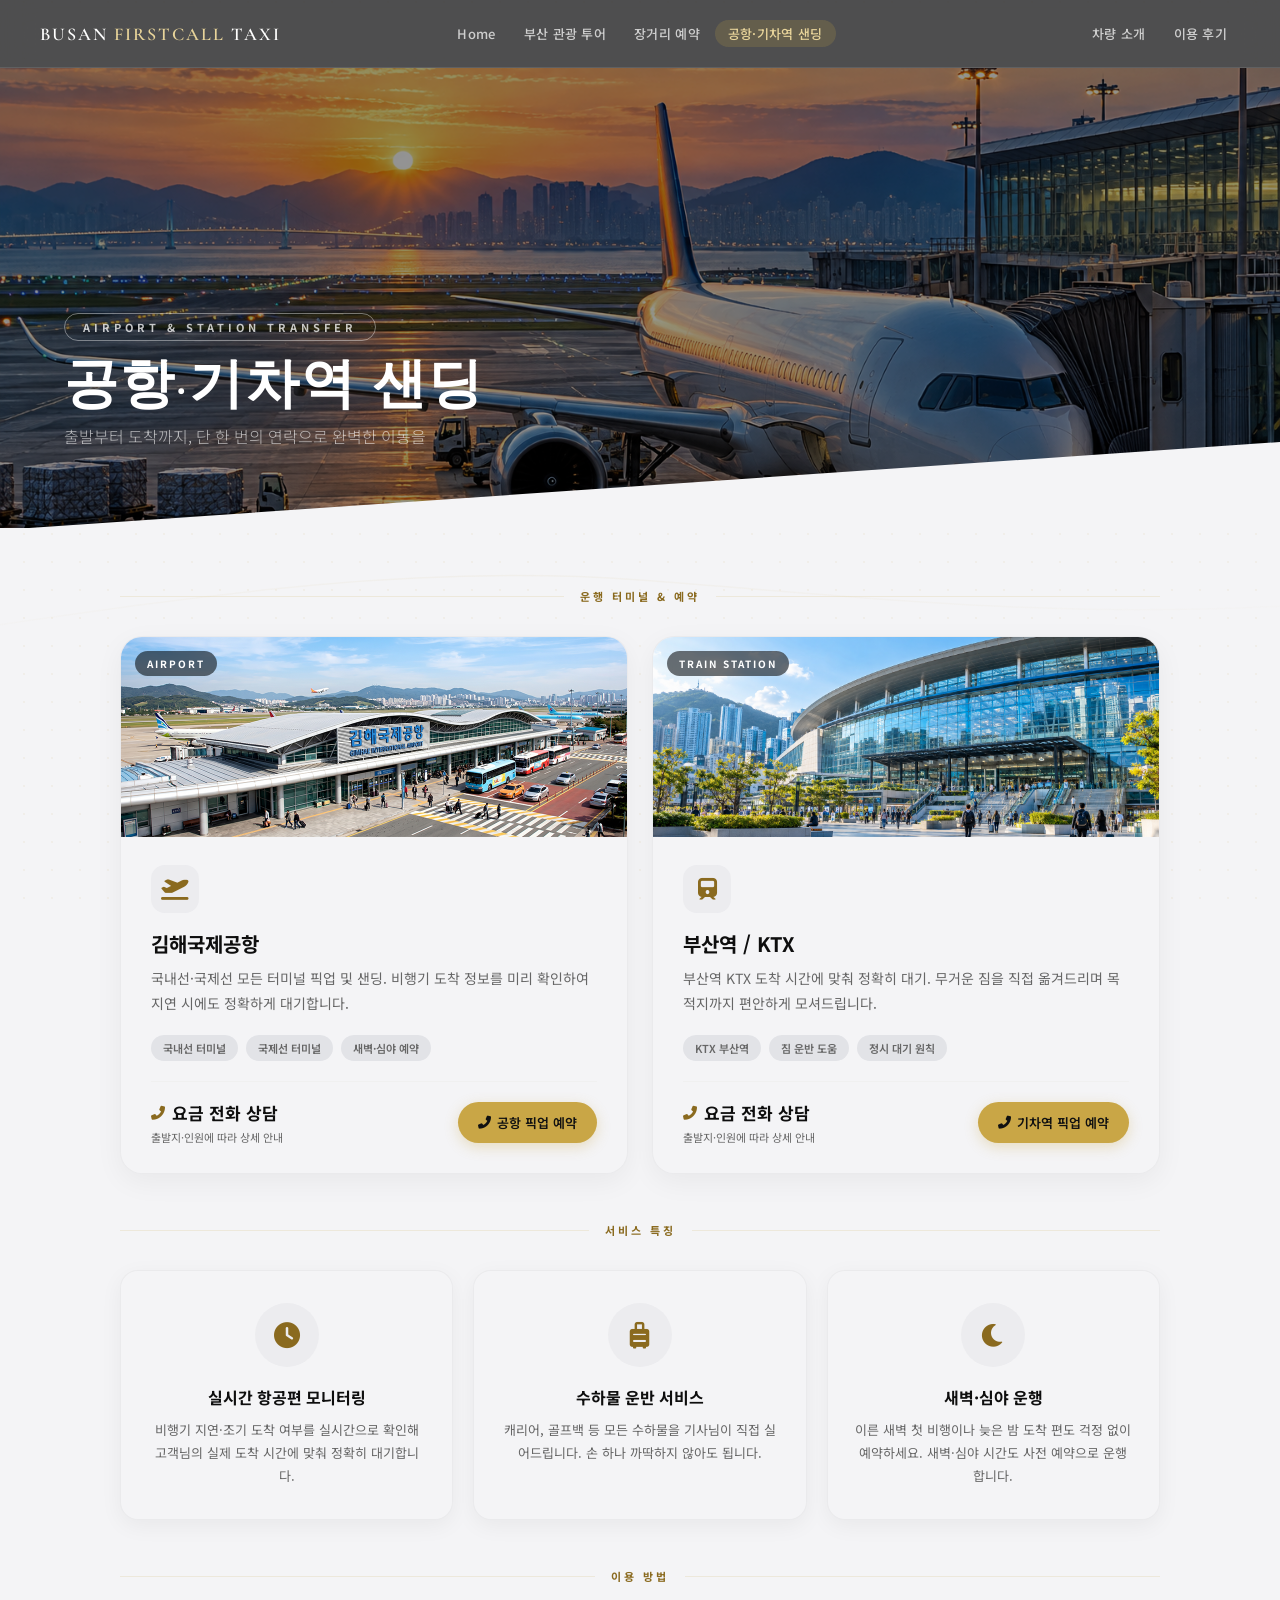
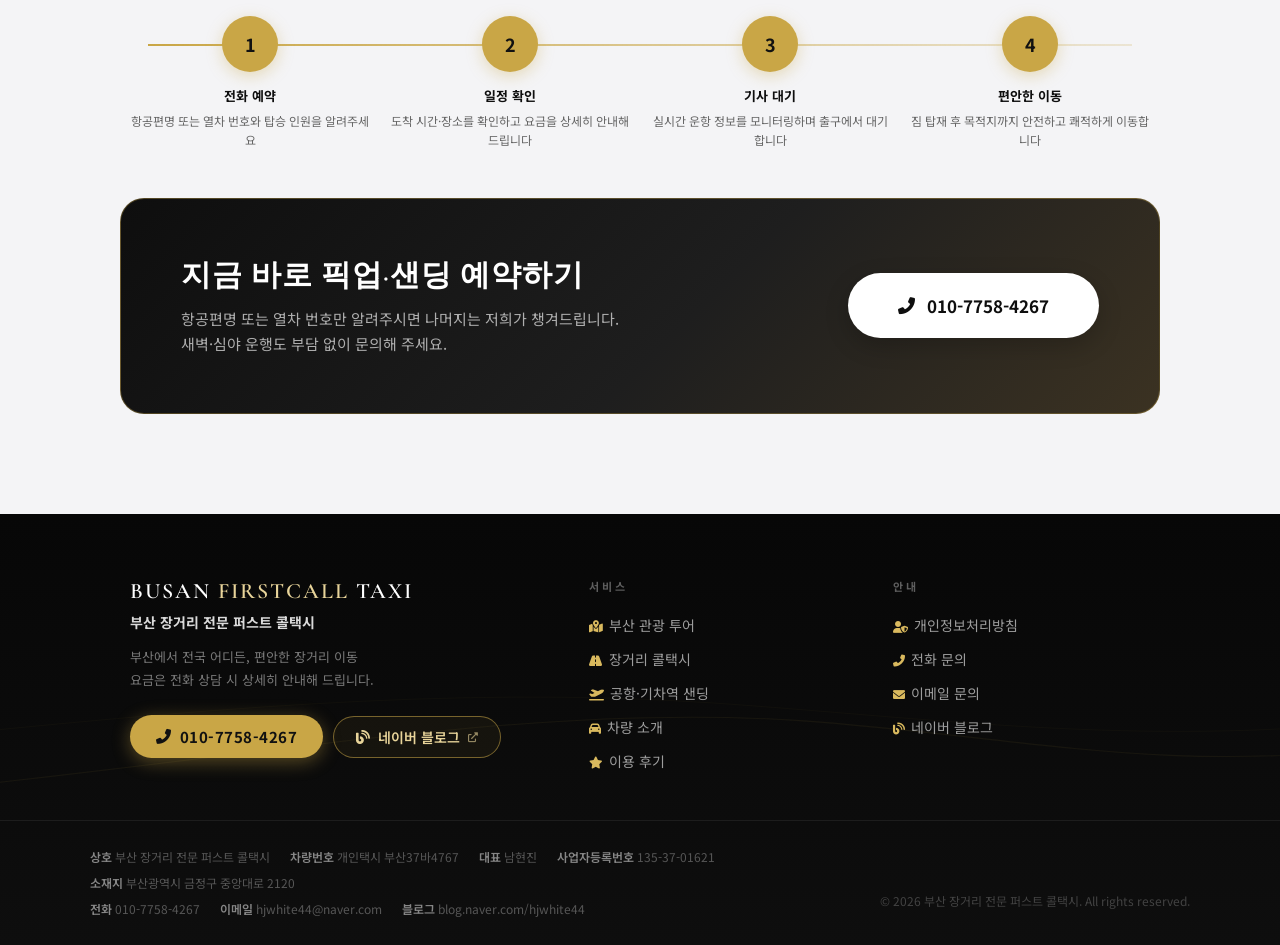
==== commit e27053c7: "Add files via upload" ====
--- a/airport-sending.html
+++ b/airport-sending.html
@@ -1,346 +1,346 @@
-<!DOCTYPE html>
-<html lang="ko">
-<head>
-    <meta charset="UTF-8">
-    <meta name="theme-color" content="#0E0E0E">
-    <meta name="viewport" content="width=device-width, initial-scale=1.0">
-    <meta property="og:type" content="website">
-    <meta property="og:url" content="https://busanfirstcall.com/airport-sending.html">
-    <meta property="og:title" content="공항·기차역 샌딩 | 부산 장거리 전문 퍼스트 콜택시">
-    <meta property="og:description" content="김해국제공항·부산역 KTX 픽업과 샌딩. 항공편·열차 일정에 맞춘 배차, 수하물 적재 지원, 새벽·심야 운행.">
-    <meta property="og:image" content="https://busanfirstcall.com/og-image.jpg">
-    <meta property="og:site_name" content="부산 장거리 전문 퍼스트 콜택시">
-    <meta name="twitter:card" content="summary_large_image">
-    <meta name="twitter:title" content="공항·기차역 샌딩 | 부산 장거리 전문 퍼스트 콜택시">
-    <meta name="twitter:description" content="김해국제공항·부산역 KTX 픽업과 샌딩. 항공편·열차 일정에 맞춘 배차, 수하물 적재 지원, 새벽·심야 운행.">
-    <meta name="description" content="김해국제공항·부산역 KTX 픽업과 샌딩. 항공편·열차 일정에 맞춘 배차, 수하물 적재 지원, 새벽·심야 운행.">
-    <title>공항·기차역 샌딩 | 부산 장거리 전문 퍼스트 콜택시</title>
-    <link rel="canonical" href="https://busanfirstcall.com/airport-sending.html">
-    <link rel="icon" href="favicon.ico" type="image/x-icon">
-    <link href="https://fonts.googleapis.com/css2?family=Noto+Sans+KR:wght@300;400;500;700&family=Cormorant+Garamond:ital,wght@0,300;0,600;0,700;1,300;1,600&display=swap" rel="stylesheet">
-    <link rel="stylesheet" href="https://cdnjs.cloudflare.com/ajax/libs/font-awesome/6.0.0/css/all.min.css">
-    <style>
-        :root{--primary:#0E0E0E;--point:#8A6A1F;--point-bg:#C9A646;--point-light:#ECECEF;--bg-main:#F4F4F6;--white:#ffffff;--text-dark:#333333;--text-gray:#666666}
-        *,*::before,*::after{box-sizing:border-box}
-        body,html{margin:0;padding:0;font-family:'Noto Sans KR',sans-serif;background-color:#F4F4F6;color:var(--text-dark);overflow-x:hidden}
-        a{text-decoration:none;color:inherit}
-        ul{list-style:none;margin:0;padding:0}
-
-        /* ── 히어로 ── */
-        .page-header{
-            padding:0;position:relative;height:460px;overflow:hidden;
-            display:flex;align-items:flex-end;
-        }
-        .page-header::before{content:'';position:absolute;inset:0;background:url('샌딩.png') center/cover;filter:brightness(.58);transition:transform 20s ease-out}
-        .page-header:hover::before{transform:scale(1.04)}
-        .page-header::after{
-            content:'';position:absolute;bottom:-2px;left:0;width:100%;height:88px;background:#F4F4F6;clip-path:polygon(0 100%,100% 0,100% 100%)}
-        .page-header-inner{position:relative;z-index:2;padding:0 64px 80px;width:100%}
-        .eyebrow{
-            display:inline-block;border:1px solid rgba(255,255,255,.4);
-            color:rgba(255,255,255,.75);font-size:11px;font-weight:700;letter-spacing:4px;
-            padding:5px 18px;border-radius:30px;margin-bottom:14px;
-        }
-        .page-header h1{
-            font-family:'Cormorant Garamond',serif!important;font-size:54px;color:#fff;margin:0 0 10px;letter-spacing:2px;line-height:1.1;font-weight:600
-        }
-        .page-header p{font-size:16px;color:rgba(255,255,255,.65);margin:0;font-weight:300}
-
-        /* ── 컨텐츠 ── */
-        .content{max-width:1100px;margin:0 auto 100px;padding:60px 30px 0}
-
-        /* ── 섹션 라벨 ── */
-        .section-label{display:flex;align-items:center;gap:16px;margin-bottom:32px}
-        .section-label .line{flex:1;height:1px;background:rgba(201,166,70,.15)}
-        .section-label span{font-size:11px;font-weight:700;letter-spacing:3px;color:#8A6A1F;white-space:nowrap}
-
-        /* ── 터미널 카드 ── */
-        .terminal-grid{display:grid;grid-template-columns:1fr 1fr;gap:24px;margin-bottom:48px}
-
-        .terminal-card{
-            background:#F4F4F6;border-radius:22px;overflow:hidden;
-            border:1px solid rgba(0,0,0,.04);
-            box-shadow:0 8px 28px rgba(0,0,0,.05);
-            display:flex;flex-direction:column;
-            transition:transform .4s,box-shadow .4s,opacity .5s;
-            opacity:0;transform:translateY(24px);
-        }
-        .terminal-card.visible{opacity:1;transform:translateY(0)}
-        .terminal-card:hover{transform:translateY(-8px);box-shadow:0 20px 50px rgba(201,166,70,.12)}
-
-        .terminal-img{
-            height:200px;overflow:hidden;position:relative;
-        }
-        .terminal-img img{width:100%;height:100%;object-fit:cover;transition:transform .6s ease}
-        .terminal-card:hover .terminal-img img{transform:scale(1.06)}
-        .terminal-img-badge{
-            position:absolute;top:14px;left:14px;
-            background:rgba(0,0,0,.55);backdrop-filter:blur(6px);
-            color:#fff;font-size:10px;font-weight:700;letter-spacing:2px;
-            padding:5px 12px;border-radius:20px;
-        }
-
-        .terminal-body{padding:28px 30px;flex-grow:1;display:flex;flex-direction:column}
-        .terminal-icon{
-            width:48px;height:48px;border-radius:14px;
-            background:var(--point-light);display:flex;align-items:center;justify-content:center;
-            margin-bottom:16px;flex-shrink:0;
-        }
-        .terminal-icon i{font-size:22px;color:var(--point)}
-        .terminal-body h3{font-size:20px;font-weight:700;color:var(--primary);margin:0 0 8px}
-        .terminal-body p{font-size:14px;color:var(--text-gray);line-height:1.75;margin:0 0 20px;flex-grow:1}
-
-        .terminal-tags{display:flex;gap:8px;flex-wrap:wrap;margin-bottom:20px}
-        .tag{
-            background:#E2E3E7;color:var(--text-gray);
-            font-size:11px;font-weight:600;padding:5px 12px;border-radius:20px;
-        }
-        .terminal-price-row{
-            display:flex;align-items:center;justify-content:space-between;gap:12px;
-            border-top:1px solid #f0f0f0;padding-top:18px;
-        }
-        .terminal-price{display:flex;align-items:baseline;gap:2px;flex-wrap:wrap}
-        .price-amount{font-size:28px;font-weight:700;color:var(--primary);letter-spacing:-1px;line-height:1}
-        .price-unit{font-size:14px;font-weight:600;color:var(--primary);margin-left:1px}
-        .price-ask{font-size:17px;font-weight:700;color:var(--primary);display:inline-flex;align-items:center;gap:7px}
-        .price-ask i{color:var(--point);font-size:14px}
-        .price-label{font-size:11px;color:var(--text-gray);width:100%;margin-top:2px}
-        .terminal-btn{
-            display:inline-flex;align-items:center;gap:6px;
-            padding:11px 20px;background:var(--point-bg);color:#111111;
-            border-radius:35px;font-size:13px;font-weight:600;
-            box-shadow:0 4px 14px rgba(201,166,70,.3);transition:.3s;white-space:nowrap;
-        }
-        .terminal-btn:hover{background:#B08D35;transform:scale(1.03)}
-
-        /* ── 특징 그리드 ── */
-        .feature-grid{display:grid;grid-template-columns:repeat(3,1fr);gap:20px;margin-bottom:48px}
-        .feature-card{
-            background:#F4F4F6;border-radius:18px;padding:32px 26px;text-align:center;
-            box-shadow:0 6px 22px rgba(0,0,0,.05);border:1px solid rgba(0,0,0,.04);
-            transition:transform .4s,box-shadow .4s,opacity .5s;
-            opacity:0;transform:translateY(24px);
-        }
-        .feature-card.visible{opacity:1;transform:translateY(0)}
-        .feature-card:hover{transform:translateY(-6px);box-shadow:0 16px 40px rgba(201,166,70,.1)}
-        .feature-icon-wrap{
-            width:64px;height:64px;border-radius:50%;background:var(--point-light);
-            display:flex;align-items:center;justify-content:center;margin:0 auto 18px;
-        }
-        .feature-icon-wrap i{font-size:26px;color:var(--point)}
-        .feature-card h3{font-size:16px;font-weight:700;color:var(--primary);margin:0 0 10px}
-        .feature-card p{font-size:13px;color:var(--text-gray);line-height:1.75;margin:0}
-
-        /* ── 이용 프로세스 ── */
-        .process-section{margin-bottom:48px}
-        .process-steps{display:flex;gap:0;position:relative}
-        .process-steps::before{
-            content:'';position:absolute;top:28px;left:28px;right:28px;height:2px;
-            background:linear-gradient(90deg,var(--point-bg),rgba(201,166,70,.2));
-            z-index:0;
-        }
-        .process-step{
-            flex:1;text-align:center;position:relative;z-index:1;
-            opacity:0;transform:translateY(16px);
-            transition:opacity .5s,transform .5s;
-        }
-        .process-step.visible{opacity:1;transform:translateY(0)}
-        .step-num{
-            width:56px;height:56px;border-radius:50%;
-            background:var(--point-bg);color:#111111;
-            font-size:18px;font-weight:700;
-            display:flex;align-items:center;justify-content:center;
-            margin:0 auto 14px;
-            box-shadow:0 4px 16px rgba(201,166,70,.35);
-        }
-        .step-label{font-size:13px;font-weight:700;color:var(--primary);margin-bottom:6px}
-        .step-desc{font-size:12px;color:var(--text-gray);line-height:1.6;padding:0 8px}
-
-        /* ── CTA ── */
-        .cta-box{
-            background:linear-gradient(135deg,#0E0E0E 0%,#1E1E1E 55%,#3B3222 100%);
-            border-radius:24px;padding:56px 60px;
-            display:flex;align-items:center;justify-content:space-between;gap:40px;
-        }
-        .cta-box h2{font-family:'Cormorant Garamond',serif!important;font-size:30px;color:#fff;margin:0 0 10px;font-weight:600;letter-spacing:1px}
-        .cta-box p{font-size:15px;color:rgba(255,255,255,.65);margin:0;line-height:1.7}
-        .btn-cta{
-            display:inline-flex;align-items:center;gap:12px;
-            padding:20px 50px;background:#fff;color:var(--primary);
-            border-radius:40px;font-size:17px;font-weight:700;white-space:nowrap;
-            box-shadow:0 8px 24px rgba(0,0,0,.2);transition:.3s;flex-shrink:0;
-        }
-        .btn-cta:hover{background:var(--point-bg);color:#111111;transform:scale(1.04)}
-
-        #page-transition-overlay{position:fixed;top:0;left:0;width:100%;height:100%;background:#F4F4F6;z-index:9999;opacity:0;pointer-events:none;transition:opacity .4s ease}
-
-        @media(max-width:900px){
-            .terminal-grid{grid-template-columns:1fr}
-            .feature-grid{grid-template-columns:1fr}
-            .process-steps{flex-direction:column;gap:16px;align-items:center}
-            .process-steps::before{display:none}
-            .process-step{width:100%;max-width:340px;text-align:center}
-            .cta-box{flex-direction:column;padding:36px 24px;text-align:center}
-            .btn-cta{width:100%;justify-content:center;padding:16px 24px;font-size:15px}
-            .page-header h1{font-size:36px}
-            .page-header-inner{padding:0 24px 60px}
-        }
-        @media(max-width:600px){
-            .page-header{height:320px}
-            .page-header h1{font-size:28px}
-            .terminal-body{padding:20px}
-            .terminal-price-row{flex-direction:column;align-items:flex-start;gap:10px}
-            .terminal-btn{width:100%;justify-content:center}
-        }
-    </style>
-    <link rel="stylesheet" href="common.css">
-</head>
-<body>
-    <script src="header.js"></script>
-    <div id="page-transition-overlay"></div>
-
-    <div class="page-header">
-        <div class="page-header-inner">
-            <span class="eyebrow">AIRPORT &amp; STATION TRANSFER</span>
-            <h1>공항·기차역 샌딩</h1>
-            <p>출발부터 도착까지, 단 한 번의 연락으로 완벽한 이동을</p>
-        </div>
-    </div>
-
-    <div class="content">
-
-        <div class="section-label">
-            <div class="line"></div>
-            <span>운행 터미널 &amp; 예약</span>
-            <div class="line"></div>
-        </div>
-        <div class="terminal-grid">
-            <div class="terminal-card">
-                <div class="terminal-img">
-                    <img src="김해국제공항.png" alt="김해국제공항">
-                    <span class="terminal-img-badge">AIRPORT</span>
-                </div>
-                <div class="terminal-body">
-                    <div class="terminal-icon"><i class="fas fa-plane-departure"></i></div>
-                    <h3>김해국제공항</h3>
-                    <p>국내선·국제선 모든 터미널 픽업 및 샌딩. 비행기 도착 정보를 미리 확인하여 지연 시에도 정확하게 대기합니다.</p>
-                    <div class="terminal-tags">
-                        <span class="tag">국내선 터미널</span>
-                        <span class="tag">국제선 터미널</span>
-                        <span class="tag">새벽·심야 예약</span>
-                    </div>
-                    <div class="terminal-price-row">
-                        <div class="terminal-price">
-                            <span class="price-ask"><i class="fas fa-phone-alt"></i> 요금 전화 상담</span>
-                            <span class="price-label">출발지·인원에 따라 상세 안내</span>
-                        </div>
-                        <a href="tel:010-4242-4767" class="terminal-btn"><i class="fas fa-phone-alt"></i> 공항 픽업 예약</a>
-                    </div>
-                </div>
-            </div>
-
-            <div class="terminal-card">
-                <div class="terminal-img">
-                    <img src="부산역.png" alt="부산역 / KTX">
-                    <span class="terminal-img-badge">TRAIN STATION</span>
-                </div>
-                <div class="terminal-body">
-                    <div class="terminal-icon"><i class="fas fa-train"></i></div>
-                    <h3>부산역 / KTX</h3>
-                    <p>부산역 KTX 도착 시간에 맞춰 정확히 대기. 무거운 짐을 직접 옮겨드리며 목적지까지 편안하게 모셔드립니다.</p>
-                    <div class="terminal-tags">
-                        <span class="tag">KTX 부산역</span>
-                        <span class="tag">짐 운반 도움</span>
-                        <span class="tag">정시 대기 원칙</span>
-                    </div>
-                    <div class="terminal-price-row">
-                        <div class="terminal-price">
-                            <span class="price-ask"><i class="fas fa-phone-alt"></i> 요금 전화 상담</span>
-                            <span class="price-label">출발지·인원에 따라 상세 안내</span>
-                        </div>
-                        <a href="tel:010-4242-4767" class="terminal-btn"><i class="fas fa-phone-alt"></i> 기차역 픽업 예약</a>
-                    </div>
-                </div>
-            </div>
-        </div>
-
-        <div class="section-label">
-            <div class="line"></div>
-            <span>서비스 특징</span>
-            <div class="line"></div>
-        </div>
-        <div class="feature-grid">
-            <div class="feature-card">
-                <div class="feature-icon-wrap"><i class="fas fa-clock"></i></div>
-                <h3>실시간 항공편 모니터링</h3>
-                <p>비행기 지연·조기 도착 여부를 실시간으로 확인해 고객님의 실제 도착 시간에 맞춰 정확히 대기합니다.</p>
-            </div>
-            <div class="feature-card">
-                <div class="feature-icon-wrap"><i class="fas fa-suitcase-rolling"></i></div>
-                <h3>수하물 운반 서비스</h3>
-                <p>캐리어, 골프백 등 모든 수하물을 기사님이 직접 실어드립니다. 손 하나 까딱하지 않아도 됩니다.</p>
-            </div>
-            <div class="feature-card">
-                <div class="feature-icon-wrap"><i class="fas fa-moon"></i></div>
-                <h3>새벽·심야 운행</h3>
-                <p>이른 새벽 첫 비행이나 늦은 밤 도착 편도 걱정 없이 예약하세요. 새벽·심야 시간도 사전 예약으로 운행합니다.</p>
-            </div>
-        </div>
-
-        <div class="process-section">
-            <div class="section-label">
-                <div class="line"></div>
-                <span>이용 방법</span>
-                <div class="line"></div>
-            </div>
-            <div class="process-steps">
-                <div class="process-step">
-                    <div class="step-num">1</div>
-                    <div class="step-label">전화 예약</div>
-                    <div class="step-desc">항공편명 또는 열차 번호와 탑승 인원을 알려주세요</div>
-                </div>
-                <div class="process-step">
-                    <div class="step-num">2</div>
-                    <div class="step-label">일정 확인</div>
-                    <div class="step-desc">도착 시간·장소를 확인하고 요금을 상세히 안내해 드립니다</div>
-                </div>
-                <div class="process-step">
-                    <div class="step-num">3</div>
-                    <div class="step-label">기사 대기</div>
-                    <div class="step-desc">실시간 운항 정보를 모니터링하며 출구에서 대기합니다</div>
-                </div>
-                <div class="process-step">
-                    <div class="step-num">4</div>
-                    <div class="step-label">편안한 이동</div>
-                    <div class="step-desc">짐 탑재 후 목적지까지 안전하고 쾌적하게 이동합니다</div>
-                </div>
-            </div>
-        </div>
-
-        <div class="cta-box">
-            <div>
-                <h2>지금 바로 픽업·샌딩 예약하기</h2>
-                <p>항공편명 또는 열차 번호만 알려주시면 나머지는 저희가 챙겨드립니다.<br>새벽·심야 운행도 부담 없이 문의해 주세요.</p>
-            </div>
-            <a href="tel:010-4242-4767" class="btn-cta"><i class="fas fa-phone-alt"></i> 010-4242-4767</a>
-        </div>
-
-    </div>
-
-    <script>
-        // 스크롤 애니메이션
-        const animEls=document.querySelectorAll('.terminal-card,.feature-card,.process-step');
-        const io=new IntersectionObserver(entries=>{
-            entries.forEach((en,i)=>{
-                if(en.isIntersecting){
-                    setTimeout(()=>en.target.classList.add('visible'),i*100);
-                    io.unobserve(en.target);
-                }
-            });
-        },{threshold:.1});
-        animEls.forEach(el=>io.observe(el));
-    </script>
-    <script src="common.js"></script>
-    <script src="footer.js"></script>
-</body>
-</html>
+<!DOCTYPE html>
+<html lang="ko">
+<head>
+    <meta charset="UTF-8">
+    <meta name="theme-color" content="#0E0E0E">
+    <meta name="viewport" content="width=device-width, initial-scale=1.0">
+    <meta property="og:type" content="website">
+    <meta property="og:url" content="https://busanfirstcall.com/airport-sending.html">
+    <meta property="og:title" content="공항·기차역 샌딩 | 부산 장거리 전문 퍼스트 콜택시">
+    <meta property="og:description" content="김해국제공항·부산역 KTX 픽업과 샌딩. 항공편·열차 일정에 맞춘 배차, 수하물 적재 지원, 새벽·심야 운행.">
+    <meta property="og:image" content="https://busanfirstcall.com/og-image.jpg">
+    <meta property="og:site_name" content="부산 장거리 전문 퍼스트 콜택시">
+    <meta name="twitter:card" content="summary_large_image">
+    <meta name="twitter:title" content="공항·기차역 샌딩 | 부산 장거리 전문 퍼스트 콜택시">
+    <meta name="twitter:description" content="김해국제공항·부산역 KTX 픽업과 샌딩. 항공편·열차 일정에 맞춘 배차, 수하물 적재 지원, 새벽·심야 운행.">
+    <meta name="description" content="김해국제공항·부산역 KTX 픽업과 샌딩. 항공편·열차 일정에 맞춘 배차, 수하물 적재 지원, 새벽·심야 운행.">
+    <title>공항·기차역 샌딩 | 부산 장거리 전문 퍼스트 콜택시</title>
+    <link rel="canonical" href="https://busanfirstcall.com/airport-sending.html">
+    <link rel="icon" href="favicon.ico" type="image/x-icon">
+    <link href="https://fonts.googleapis.com/css2?family=Noto+Sans+KR:wght@300;400;500;700&family=Cormorant+Garamond:ital,wght@0,300;0,600;0,700;1,300;1,600&display=swap" rel="stylesheet">
+    <link rel="stylesheet" href="https://cdnjs.cloudflare.com/ajax/libs/font-awesome/6.0.0/css/all.min.css">
+    <style>
+        :root{--primary:#0E0E0E;--point:#8A6A1F;--point-bg:#C9A646;--point-light:#ECECEF;--bg-main:#F4F4F6;--white:#ffffff;--text-dark:#333333;--text-gray:#666666}
+        *,*::before,*::after{box-sizing:border-box}
+        body,html{margin:0;padding:0;font-family:'Noto Sans KR',sans-serif;background-color:#F4F4F6;color:var(--text-dark);overflow-x:hidden}
+        a{text-decoration:none;color:inherit}
+        ul{list-style:none;margin:0;padding:0}
+
+        /* ── 히어로 ── */
+        .page-header{
+            padding:0;position:relative;height:460px;overflow:hidden;
+            display:flex;align-items:flex-end;
+        }
+        .page-header::before{content:'';position:absolute;inset:0;background:url('샌딩.png') center/cover;filter:brightness(.58);transition:transform 20s ease-out}
+        .page-header:hover::before{transform:scale(1.04)}
+        .page-header::after{
+            content:'';position:absolute;bottom:-2px;left:0;width:100%;height:88px;background:#F4F4F6;clip-path:polygon(0 100%,100% 0,100% 100%)}
+        .page-header-inner{position:relative;z-index:2;padding:0 64px 80px;width:100%}
+        .eyebrow{
+            display:inline-block;border:1px solid rgba(255,255,255,.4);
+            color:rgba(255,255,255,.75);font-size:11px;font-weight:700;letter-spacing:4px;
+            padding:5px 18px;border-radius:30px;margin-bottom:14px;
+        }
+        .page-header h1{
+            font-family:'Cormorant Garamond',serif!important;font-size:54px;color:#fff;margin:0 0 10px;letter-spacing:2px;line-height:1.1;font-weight:600
+        }
+        .page-header p{font-size:16px;color:rgba(255,255,255,.65);margin:0;font-weight:300}
+
+        /* ── 컨텐츠 ── */
+        .content{max-width:1100px;margin:0 auto 100px;padding:60px 30px 0}
+
+        /* ── 섹션 라벨 ── */
+        .section-label{display:flex;align-items:center;gap:16px;margin-bottom:32px}
+        .section-label .line{flex:1;height:1px;background:rgba(201,166,70,.15)}
+        .section-label span{font-size:11px;font-weight:700;letter-spacing:3px;color:#8A6A1F;white-space:nowrap}
+
+        /* ── 터미널 카드 ── */
+        .terminal-grid{display:grid;grid-template-columns:1fr 1fr;gap:24px;margin-bottom:48px}
+
+        .terminal-card{
+            background:#F4F4F6;border-radius:22px;overflow:hidden;
+            border:1px solid rgba(0,0,0,.04);
+            box-shadow:0 8px 28px rgba(0,0,0,.05);
+            display:flex;flex-direction:column;
+            transition:transform .4s,box-shadow .4s,opacity .5s;
+            opacity:0;transform:translateY(24px);
+        }
+        .terminal-card.visible{opacity:1;transform:translateY(0)}
+        .terminal-card:hover{transform:translateY(-8px);box-shadow:0 20px 50px rgba(201,166,70,.12)}
+
+        .terminal-img{
+            height:200px;overflow:hidden;position:relative;
+        }
+        .terminal-img img{width:100%;height:100%;object-fit:cover;transition:transform .6s ease}
+        .terminal-card:hover .terminal-img img{transform:scale(1.06)}
+        .terminal-img-badge{
+            position:absolute;top:14px;left:14px;
+            background:rgba(0,0,0,.55);backdrop-filter:blur(6px);
+            color:#fff;font-size:10px;font-weight:700;letter-spacing:2px;
+            padding:5px 12px;border-radius:20px;
+        }
+
+        .terminal-body{padding:28px 30px;flex-grow:1;display:flex;flex-direction:column}
+        .terminal-icon{
+            width:48px;height:48px;border-radius:14px;
+            background:var(--point-light);display:flex;align-items:center;justify-content:center;
+            margin-bottom:16px;flex-shrink:0;
+        }
+        .terminal-icon i{font-size:22px;color:var(--point)}
+        .terminal-body h3{font-size:20px;font-weight:700;color:var(--primary);margin:0 0 8px}
+        .terminal-body p{font-size:14px;color:var(--text-gray);line-height:1.75;margin:0 0 20px;flex-grow:1}
+
+        .terminal-tags{display:flex;gap:8px;flex-wrap:wrap;margin-bottom:20px}
+        .tag{
+            background:#E2E3E7;color:var(--text-gray);
+            font-size:11px;font-weight:600;padding:5px 12px;border-radius:20px;
+        }
+        .terminal-price-row{
+            display:flex;align-items:center;justify-content:space-between;gap:12px;
+            border-top:1px solid #f0f0f0;padding-top:18px;
+        }
+        .terminal-price{display:flex;align-items:baseline;gap:2px;flex-wrap:wrap}
+        .price-amount{font-size:28px;font-weight:700;color:var(--primary);letter-spacing:-1px;line-height:1}
+        .price-unit{font-size:14px;font-weight:600;color:var(--primary);margin-left:1px}
+        .price-ask{font-size:17px;font-weight:700;color:var(--primary);display:inline-flex;align-items:center;gap:7px}
+        .price-ask i{color:var(--point);font-size:14px}
+        .price-label{font-size:11px;color:var(--text-gray);width:100%;margin-top:2px}
+        .terminal-btn{
+            display:inline-flex;align-items:center;gap:6px;
+            padding:11px 20px;background:var(--point-bg);color:#111111;
+            border-radius:35px;font-size:13px;font-weight:600;
+            box-shadow:0 4px 14px rgba(201,166,70,.3);transition:.3s;white-space:nowrap;
+        }
+        .terminal-btn:hover{background:#B08D35;transform:scale(1.03)}
+
+        /* ── 특징 그리드 ── */
+        .feature-grid{display:grid;grid-template-columns:repeat(3,1fr);gap:20px;margin-bottom:48px}
+        .feature-card{
+            background:#F4F4F6;border-radius:18px;padding:32px 26px;text-align:center;
+            box-shadow:0 6px 22px rgba(0,0,0,.05);border:1px solid rgba(0,0,0,.04);
+            transition:transform .4s,box-shadow .4s,opacity .5s;
+            opacity:0;transform:translateY(24px);
+        }
+        .feature-card.visible{opacity:1;transform:translateY(0)}
+        .feature-card:hover{transform:translateY(-6px);box-shadow:0 16px 40px rgba(201,166,70,.1)}
+        .feature-icon-wrap{
+            width:64px;height:64px;border-radius:50%;background:var(--point-light);
+            display:flex;align-items:center;justify-content:center;margin:0 auto 18px;
+        }
+        .feature-icon-wrap i{font-size:26px;color:var(--point)}
+        .feature-card h3{font-size:16px;font-weight:700;color:var(--primary);margin:0 0 10px}
+        .feature-card p{font-size:13px;color:var(--text-gray);line-height:1.75;margin:0}
+
+        /* ── 이용 프로세스 ── */
+        .process-section{margin-bottom:48px}
+        .process-steps{display:flex;gap:0;position:relative}
+        .process-steps::before{
+            content:'';position:absolute;top:28px;left:28px;right:28px;height:2px;
+            background:linear-gradient(90deg,var(--point-bg),rgba(201,166,70,.2));
+            z-index:0;
+        }
+        .process-step{
+            flex:1;text-align:center;position:relative;z-index:1;
+            opacity:0;transform:translateY(16px);
+            transition:opacity .5s,transform .5s;
+        }
+        .process-step.visible{opacity:1;transform:translateY(0)}
+        .step-num{
+            width:56px;height:56px;border-radius:50%;
+            background:var(--point-bg);color:#111111;
+            font-size:18px;font-weight:700;
+            display:flex;align-items:center;justify-content:center;
+            margin:0 auto 14px;
+            box-shadow:0 4px 16px rgba(201,166,70,.35);
+        }
+        .step-label{font-size:13px;font-weight:700;color:var(--primary);margin-bottom:6px}
+        .step-desc{font-size:12px;color:var(--text-gray);line-height:1.6;padding:0 8px}
+
+        /* ── CTA ── */
+        .cta-box{
+            background:linear-gradient(135deg,#0E0E0E 0%,#1E1E1E 55%,#3B3222 100%);
+            border-radius:24px;padding:56px 60px;
+            display:flex;align-items:center;justify-content:space-between;gap:40px;
+        }
+        .cta-box h2{font-family:'Cormorant Garamond',serif!important;font-size:30px;color:#fff;margin:0 0 10px;font-weight:600;letter-spacing:1px}
+        .cta-box p{font-size:15px;color:rgba(255,255,255,.65);margin:0;line-height:1.7}
+        .btn-cta{
+            display:inline-flex;align-items:center;gap:12px;
+            padding:20px 50px;background:#fff;color:var(--primary);
+            border-radius:40px;font-size:17px;font-weight:700;white-space:nowrap;
+            box-shadow:0 8px 24px rgba(0,0,0,.2);transition:.3s;flex-shrink:0;
+        }
+        .btn-cta:hover{background:var(--point-bg);color:#111111;transform:scale(1.04)}
+
+        #page-transition-overlay{position:fixed;top:0;left:0;width:100%;height:100%;background:#F4F4F6;z-index:9999;opacity:0;pointer-events:none;transition:opacity .4s ease}
+
+        @media(max-width:900px){
+            .terminal-grid{grid-template-columns:1fr}
+            .feature-grid{grid-template-columns:1fr}
+            .process-steps{flex-direction:column;gap:16px;align-items:center}
+            .process-steps::before{display:none}
+            .process-step{width:100%;max-width:340px;text-align:center}
+            .cta-box{flex-direction:column;padding:36px 24px;text-align:center}
+            .btn-cta{width:100%;justify-content:center;padding:16px 24px;font-size:15px}
+            .page-header h1{font-size:36px}
+            .page-header-inner{padding:0 24px 60px}
+        }
+        @media(max-width:600px){
+            .page-header{height:320px}
+            .page-header h1{font-size:28px}
+            .terminal-body{padding:20px}
+            .terminal-price-row{flex-direction:column;align-items:flex-start;gap:10px}
+            .terminal-btn{width:100%;justify-content:center}
+        }
+    </style>
+    <link rel="stylesheet" href="common.css">
+</head>
+<body>
+    <script src="header.js"></script>
+    <div id="page-transition-overlay"></div>
+
+    <div class="page-header">
+        <div class="page-header-inner">
+            <span class="eyebrow">AIRPORT &amp; STATION TRANSFER</span>
+            <h1>공항·기차역 샌딩</h1>
+            <p>출발부터 도착까지, 단 한 번의 연락으로 완벽한 이동을</p>
+        </div>
+    </div>
+
+    <div class="content">
+
+        <div class="section-label">
+            <div class="line"></div>
+            <span>운행 터미널 &amp; 예약</span>
+            <div class="line"></div>
+        </div>
+        <div class="terminal-grid">
+            <div class="terminal-card">
+                <div class="terminal-img">
+                    <img src="김해국제공항.png" alt="김해국제공항">
+                    <span class="terminal-img-badge">AIRPORT</span>
+                </div>
+                <div class="terminal-body">
+                    <div class="terminal-icon"><i class="fas fa-plane-departure"></i></div>
+                    <h3>김해국제공항</h3>
+                    <p>국내선·국제선 모든 터미널 픽업 및 샌딩. 비행기 도착 정보를 미리 확인하여 지연 시에도 정확하게 대기합니다.</p>
+                    <div class="terminal-tags">
+                        <span class="tag">국내선 터미널</span>
+                        <span class="tag">국제선 터미널</span>
+                        <span class="tag">새벽·심야 예약</span>
+                    </div>
+                    <div class="terminal-price-row">
+                        <div class="terminal-price">
+                            <span class="price-ask"><i class="fas fa-phone-alt"></i> 요금 전화 상담</span>
+                            <span class="price-label">출발지·인원에 따라 상세 안내</span>
+                        </div>
+                        <a href="tel:010-7758-4267" class="terminal-btn"><i class="fas fa-phone-alt"></i> 공항 픽업 예약</a>
+                    </div>
+                </div>
+            </div>
+
+            <div class="terminal-card">
+                <div class="terminal-img">
+                    <img src="부산역.png" alt="부산역 / KTX">
+                    <span class="terminal-img-badge">TRAIN STATION</span>
+                </div>
+                <div class="terminal-body">
+                    <div class="terminal-icon"><i class="fas fa-train"></i></div>
+                    <h3>부산역 / KTX</h3>
+                    <p>부산역 KTX 도착 시간에 맞춰 정확히 대기. 무거운 짐을 직접 옮겨드리며 목적지까지 편안하게 모셔드립니다.</p>
+                    <div class="terminal-tags">
+                        <span class="tag">KTX 부산역</span>
+                        <span class="tag">짐 운반 도움</span>
+                        <span class="tag">정시 대기 원칙</span>
+                    </div>
+                    <div class="terminal-price-row">
+                        <div class="terminal-price">
+                            <span class="price-ask"><i class="fas fa-phone-alt"></i> 요금 전화 상담</span>
+                            <span class="price-label">출발지·인원에 따라 상세 안내</span>
+                        </div>
+                        <a href="tel:010-7758-4267" class="terminal-btn"><i class="fas fa-phone-alt"></i> 기차역 픽업 예약</a>
+                    </div>
+                </div>
+            </div>
+        </div>
+
+        <div class="section-label">
+            <div class="line"></div>
+            <span>서비스 특징</span>
+            <div class="line"></div>
+        </div>
+        <div class="feature-grid">
+            <div class="feature-card">
+                <div class="feature-icon-wrap"><i class="fas fa-clock"></i></div>
+                <h3>실시간 항공편 모니터링</h3>
+                <p>비행기 지연·조기 도착 여부를 실시간으로 확인해 고객님의 실제 도착 시간에 맞춰 정확히 대기합니다.</p>
+            </div>
+            <div class="feature-card">
+                <div class="feature-icon-wrap"><i class="fas fa-suitcase-rolling"></i></div>
+                <h3>수하물 운반 서비스</h3>
+                <p>캐리어, 골프백 등 모든 수하물을 기사님이 직접 실어드립니다. 손 하나 까딱하지 않아도 됩니다.</p>
+            </div>
+            <div class="feature-card">
+                <div class="feature-icon-wrap"><i class="fas fa-moon"></i></div>
+                <h3>새벽·심야 운행</h3>
+                <p>이른 새벽 첫 비행이나 늦은 밤 도착 편도 걱정 없이 예약하세요. 새벽·심야 시간도 사전 예약으로 운행합니다.</p>
+            </div>
+        </div>
+
+        <div class="process-section">
+            <div class="section-label">
+                <div class="line"></div>
+                <span>이용 방법</span>
+                <div class="line"></div>
+            </div>
+            <div class="process-steps">
+                <div class="process-step">
+                    <div class="step-num">1</div>
+                    <div class="step-label">전화 예약</div>
+                    <div class="step-desc">항공편명 또는 열차 번호와 탑승 인원을 알려주세요</div>
+                </div>
+                <div class="process-step">
+                    <div class="step-num">2</div>
+                    <div class="step-label">일정 확인</div>
+                    <div class="step-desc">도착 시간·장소를 확인하고 요금을 상세히 안내해 드립니다</div>
+                </div>
+                <div class="process-step">
+                    <div class="step-num">3</div>
+                    <div class="step-label">기사 대기</div>
+                    <div class="step-desc">실시간 운항 정보를 모니터링하며 출구에서 대기합니다</div>
+                </div>
+                <div class="process-step">
+                    <div class="step-num">4</div>
+                    <div class="step-label">편안한 이동</div>
+                    <div class="step-desc">짐 탑재 후 목적지까지 안전하고 쾌적하게 이동합니다</div>
+                </div>
+            </div>
+        </div>
+
+        <div class="cta-box">
+            <div>
+                <h2>지금 바로 픽업·샌딩 예약하기</h2>
+                <p>항공편명 또는 열차 번호만 알려주시면 나머지는 저희가 챙겨드립니다.<br>새벽·심야 운행도 부담 없이 문의해 주세요.</p>
+            </div>
+            <a href="tel:010-7758-4267" class="btn-cta"><i class="fas fa-phone-alt"></i> 010-7758-4267</a>
+        </div>
+
+    </div>
+
+    <script>
+        // 스크롤 애니메이션
+        const animEls=document.querySelectorAll('.terminal-card,.feature-card,.process-step');
+        const io=new IntersectionObserver(entries=>{
+            entries.forEach((en,i)=>{
+                if(en.isIntersecting){
+                    setTimeout(()=>en.target.classList.add('visible'),i*100);
+                    io.unobserve(en.target);
+                }
+            });
+        },{threshold:.1});
+        animEls.forEach(el=>io.observe(el));
+    </script>
+    <script src="common.js"></script>
+    <script src="footer.js"></script>
+</body>
+</html>
--- a/common.css
+++ b/common.css
@@ -0,0 +1,25 @@
+/* ══════════════════════════════════════════
+   부산 장거리 전문 퍼스트 콜택시 — 서브 페이지 공통 스타일
+   도로·경로 토폴로지 맵 배경 패턴 (전체 화면 1장 커버)
+══════════════════════════════════════════ */
+body::before {
+    content: '';
+    position: fixed;
+    inset: 0;
+    z-index: 0;
+    pointer-events: none;
+    background-image:
+        radial-gradient(circle, rgba(201,166,70,0.07) 1px, transparent 1px),
+        url("data:image/svg+xml,%3Csvg xmlns='http://www.w3.org/2000/svg' viewBox='0 0 1440 900' preserveAspectRatio='xMidYMid slice'%3E%3Cdefs%3E%3ClinearGradient id='wg' x1='0' y1='0' x2='1' y2='0'%3E%3Cstop offset='0' stop-color='%23C9A646' stop-opacity='0'/%3E%3Cstop offset='0.4' stop-color='%23C9A646' stop-opacity='0.06'/%3E%3Cstop offset='1' stop-color='%23C9A646' stop-opacity='0'/%3E%3C/linearGradient%3E%3C/defs%3E%3Cg fill='none'%3E%3Cpath stroke='url(%23wg)' stroke-width='1.5' d='M-100,650 C200,610 450,560 720,580 C990,600 1200,630 1560,590'/%3E%3Cpath stroke='url(%23wg)' stroke-width='1.2' d='M-100,520 C180,485 420,445 700,462 C960,478 1180,510 1560,475'/%3E%3Cpath stroke='url(%23wg)' stroke-width='0.9' d='M-100,390 C160,360 400,330 680,348 C940,364 1160,395 1560,360'/%3E%3Cpath stroke='url(%23wg)' stroke-width='0.7' d='M-100,260 C140,235 380,215 660,230 C920,244 1140,272 1560,242'/%3E%3Cpath stroke='url(%23wg)' stroke-width='0.5' d='M-100,140 C120,118 360,102 640,116 C900,128 1120,152 1560,126'/%3E%3C/g%3E%3C/svg%3E");
+    background-size: 28px 28px, 100% 100%;
+    background-repeat: repeat, no-repeat;
+    background-position: center, center;
+}
+body > * { position: relative; z-index: 1; }
+
+/* 골드&블랙 강조 박스: 얇은 금색 테두리 */
+.cta-box, .info-banner, .review-cta-banner, .fpb-inner,
+.review-card.highlight, .pricing-card.featured {
+    border: 1px solid rgba(201,166,70,0.35) !important;
+}
+::selection { background: rgba(201,166,70,0.35); }
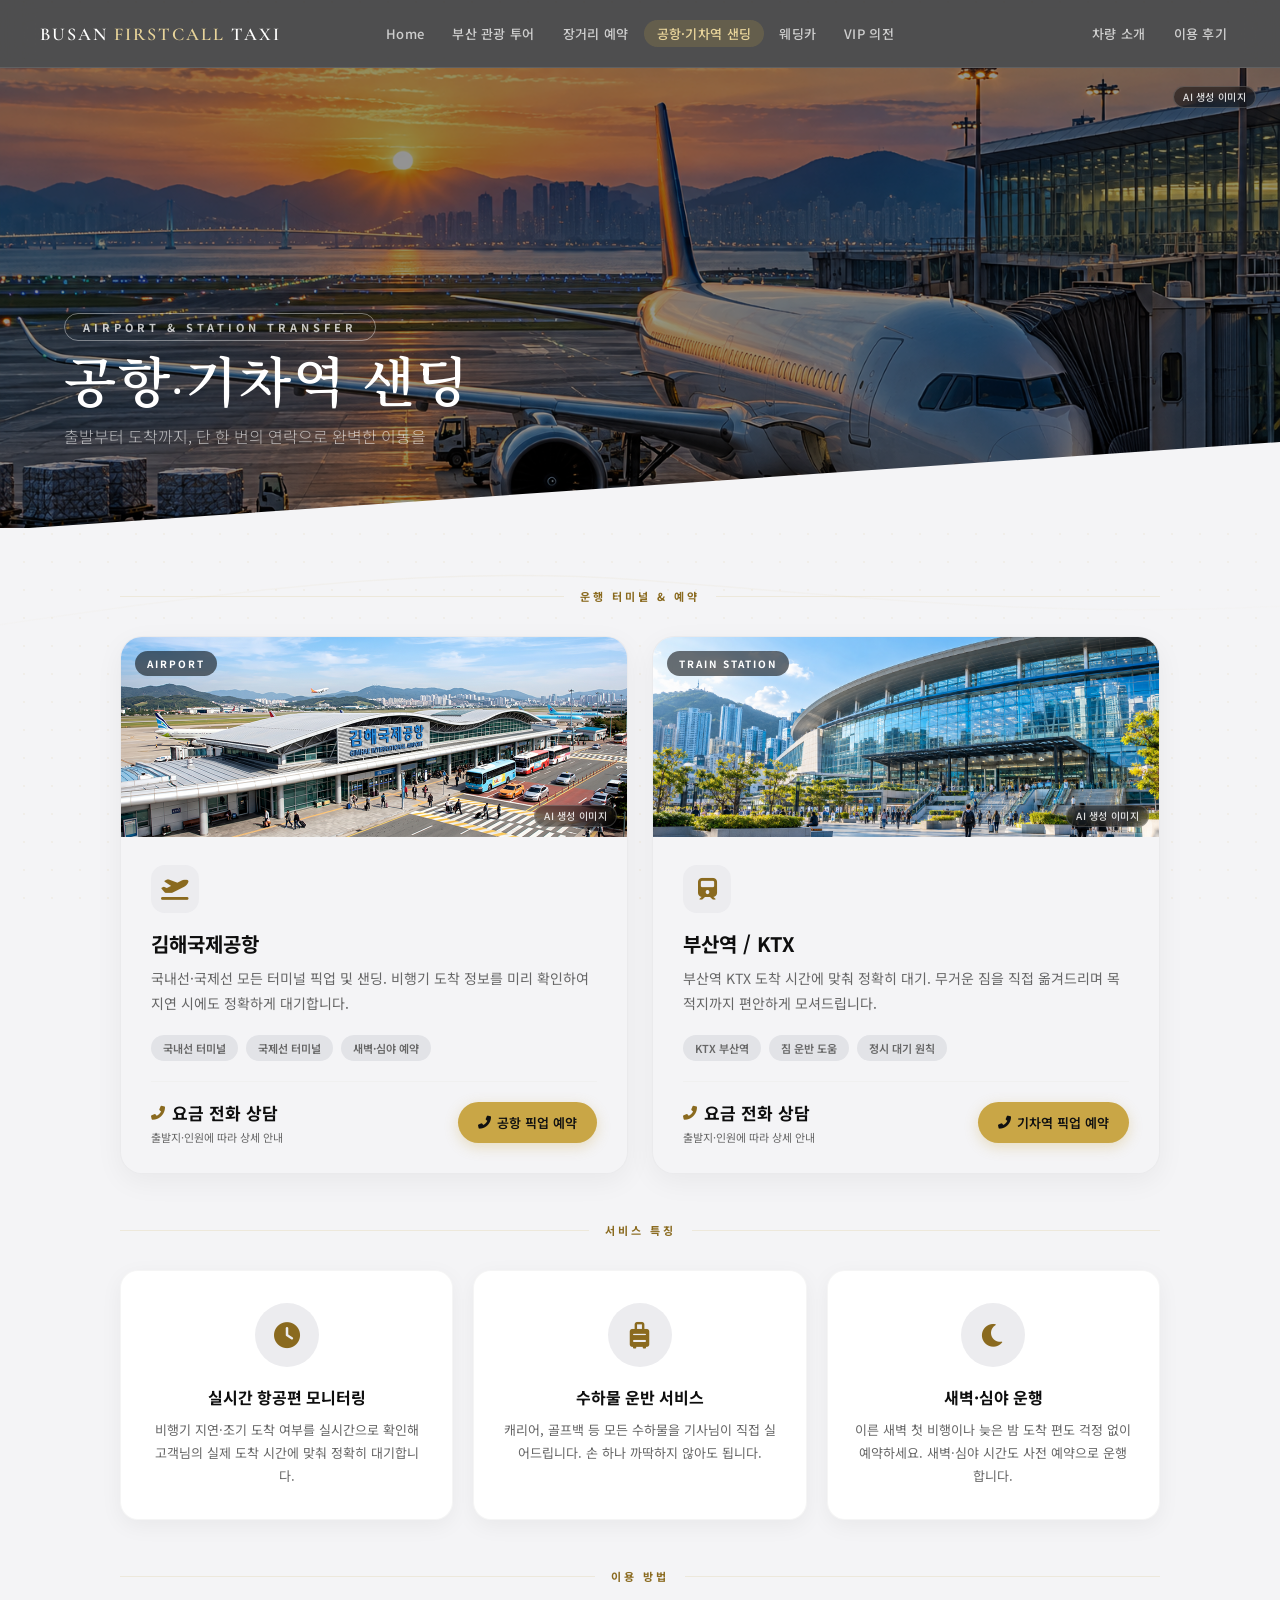
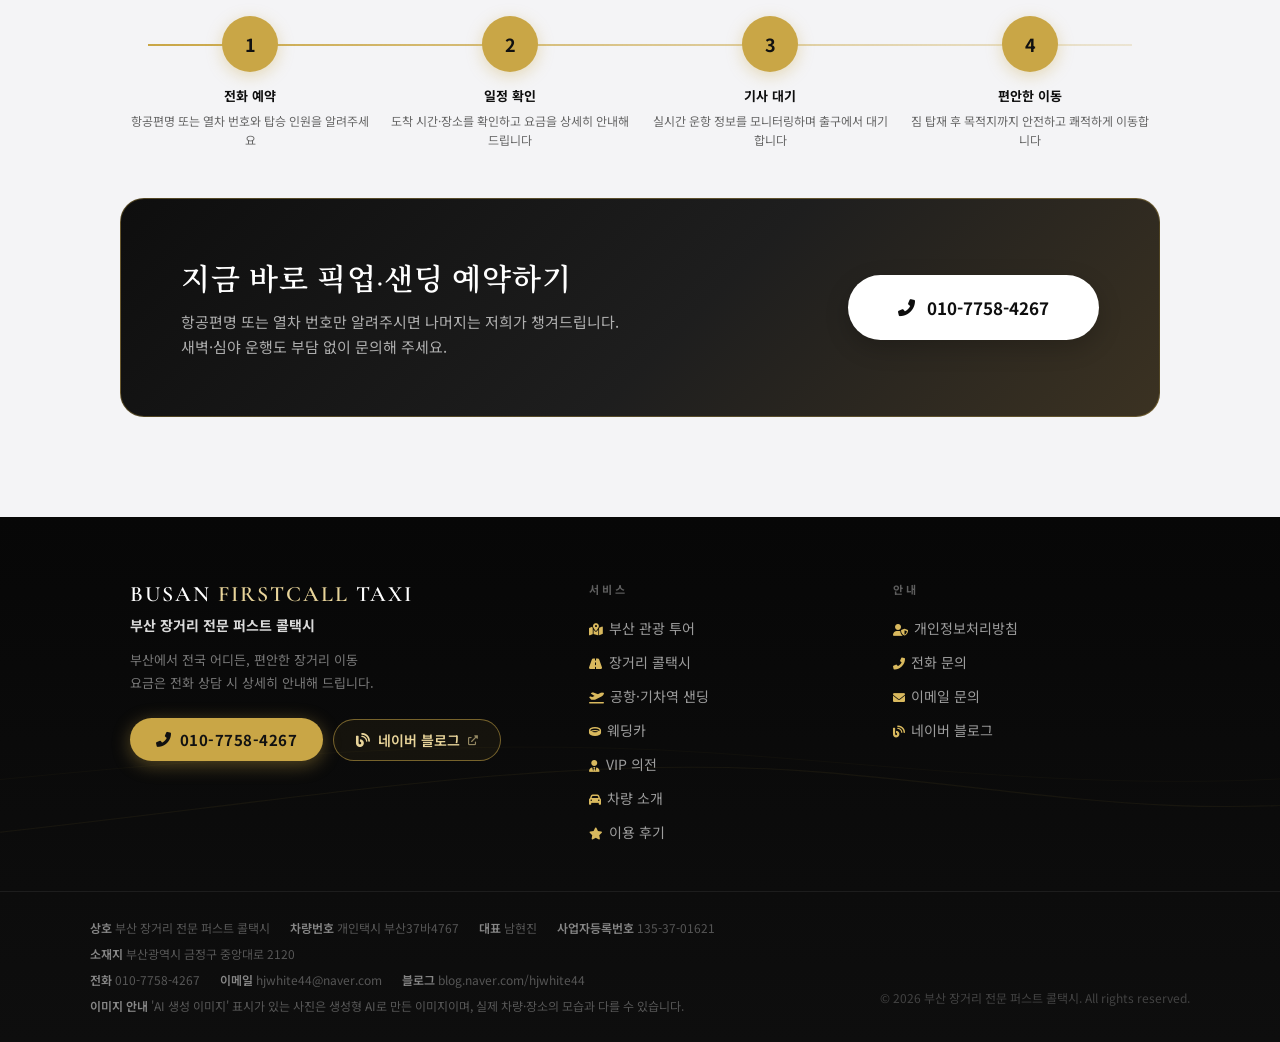
==== commit 25b8a8ce: "Add files via upload" ====
--- a/airport-sending.html
+++ b/airport-sending.html
@@ -17,7 +17,7 @@
     <title>공항·기차역 샌딩 | 부산 장거리 전문 퍼스트 콜택시</title>
     <link rel="canonical" href="https://busanfirstcall.com/airport-sending.html">
     <link rel="icon" href="favicon.ico" type="image/x-icon">
-    <link href="https://fonts.googleapis.com/css2?family=Noto+Sans+KR:wght@300;400;500;700&family=Cormorant+Garamond:ital,wght@0,300;0,600;0,700;1,300;1,600&display=swap" rel="stylesheet">
+    <link href="https://fonts.googleapis.com/css2?family=Noto+Sans+KR:wght@300;400;500;700&family=Cormorant+Garamond:ital,wght@0,300;0,600;0,700;1,300;1,600&family=Noto+Serif+KR:wght@300;500;600;700&display=swap" rel="stylesheet">
     <link rel="stylesheet" href="https://cdnjs.cloudflare.com/ajax/libs/font-awesome/6.0.0/css/all.min.css">
     <style>
         :root{--primary:#0E0E0E;--point:#8A6A1F;--point-bg:#C9A646;--point-light:#ECECEF;--bg-main:#F4F4F6;--white:#ffffff;--text-dark:#333333;--text-gray:#666666}
@@ -200,6 +200,7 @@
     <div id="page-transition-overlay"></div>
 
     <div class="page-header">
+        <span class="bmt-ai-badge bmt-ai-badge--hero">AI 생성 이미지</span>
         <div class="page-header-inner">
             <span class="eyebrow">AIRPORT &amp; STATION TRANSFER</span>
             <h1>공항·기차역 샌딩</h1>
@@ -217,7 +218,7 @@
         <div class="terminal-grid">
             <div class="terminal-card">
                 <div class="terminal-img">
-                    <img src="김해국제공항.png" alt="김해국제공항">
+                    <img src="김해국제공항.png" alt="김해국제공항"><span class="bmt-ai-badge bmt-ai-badge--br">AI 생성 이미지</span>
                     <span class="terminal-img-badge">AIRPORT</span>
                 </div>
                 <div class="terminal-body">
@@ -241,7 +242,7 @@
 
             <div class="terminal-card">
                 <div class="terminal-img">
-                    <img src="부산역.png" alt="부산역 / KTX">
+                    <img src="부산역.png" alt="부산역 / KTX"><span class="bmt-ai-badge bmt-ai-badge--br">AI 생성 이미지</span>
                     <span class="terminal-img-badge">TRAIN STATION</span>
                 </div>
                 <div class="terminal-body">
